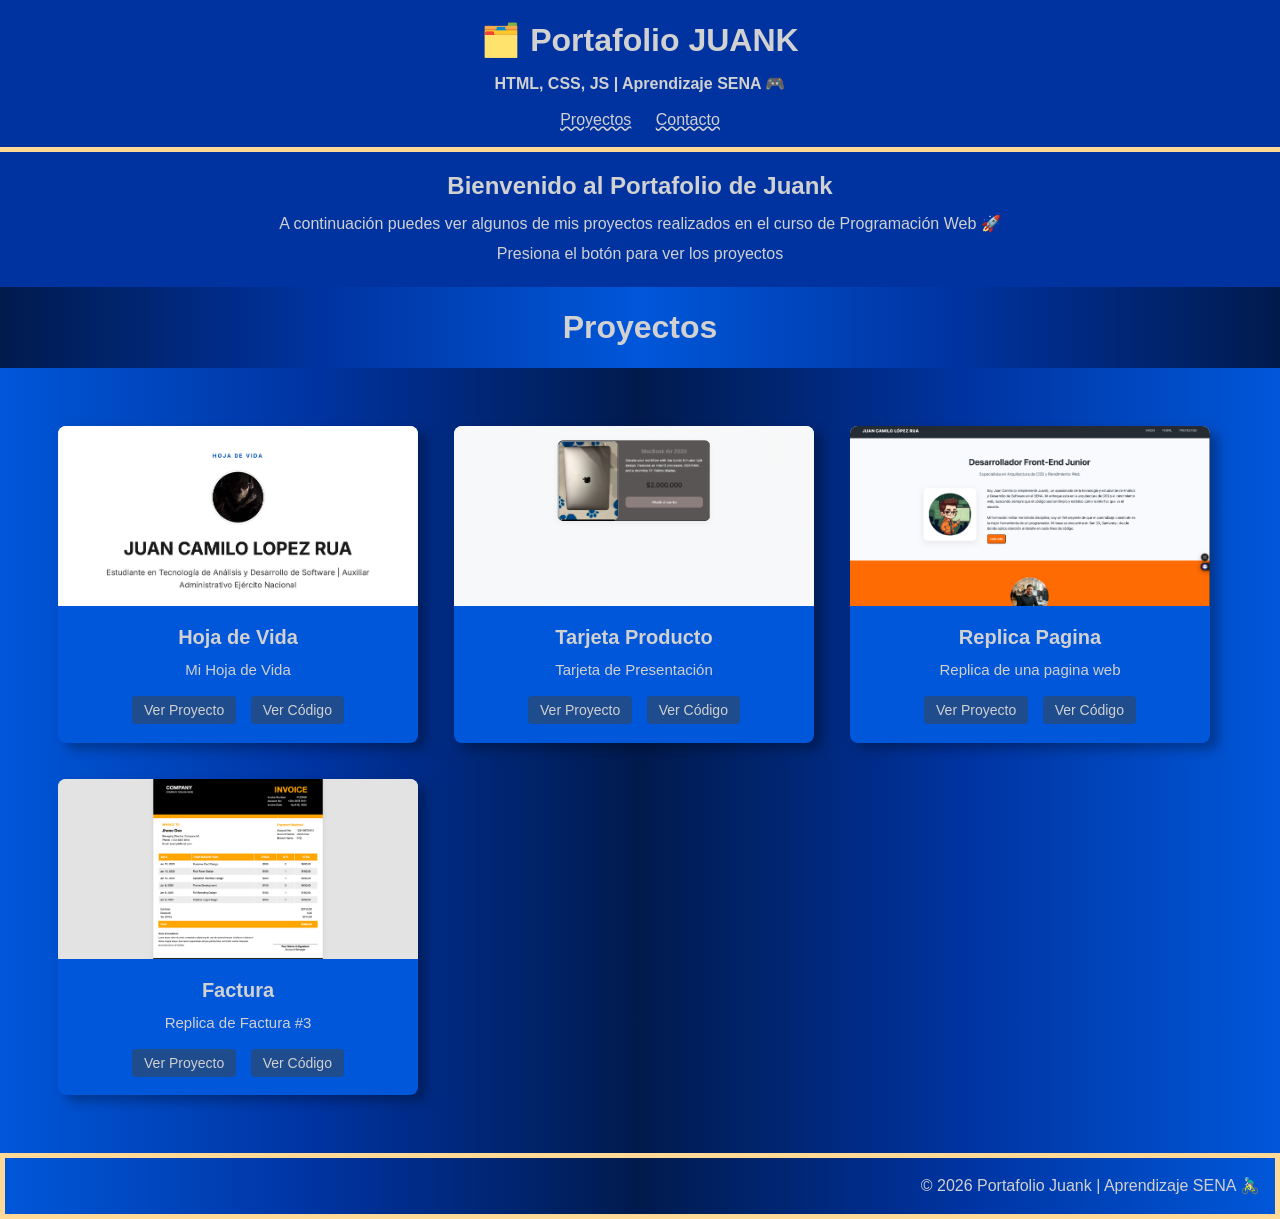
==== index.html @ 36c66250 "Actualizacion enlace a repositorios internos" ====
<!DOCTYPE html>
<html lang="en">

<head>
    <meta charset="UTF-8">
    <meta name="viewport" content="width=device-width, initial-scale=1.0">
    <title>Portafolio Juank | SENA</title>
    <link rel="stylesheet" href="estilos.css">
</head>

<body>
    <header>
        <div class="header-name">🗂️ Portafolio JUANK</div>
        <h1 class="descripcion">HTML, CSS, JS | Aprendizaje SENA 🎮</h1>
        <nav class="nav">
            <a href="#proyectos">Proyectos</a>
            <a href="#contacto">Contacto</a>
        </nav>
    </header>

    <section class="bienvenida">
        <div class="container">
            <h2>Bienvenido al Portafolio de Juank</h2>
            <p>A continuación puedes ver algunos de mis proyectos realizados en el curso de Programación Web 🚀</p>
            <p>Presiona el botón para ver los proyectos</p>
        </div>
    </section>
    
    <h2 class="titulo-proyectos">Proyectos</h2>

    <section class="seccion-proyectos">
        <div class="contenedor-proyectos">

            <div class="tarjeta-proyectos">
                <div class="img-placeholder">
                    <img src="Imagenes/Hoja_de_Vida.png" alt="Miniatura Hoja-de-Vida">
                </div>

                <h3>Hoja de Vida</h3>
                <p>Mi Hoja de Vida</p>
                <div class="botones">
                    <a href="./hoja_de_vida/index.html" target="_blank">Ver Proyecto</a>
                    <a href="https://github.com/Juank211/Portafolio_JuanK/tree/main/hoja_de_vida" target="_blank">Ver Código</a>
                </div>
            </div>

            <div class="tarjeta-proyectos">
                <div class="img-placeholder">
                    <img src="Imagenes/Tarjeta_Producto.png" alt="Miniatura-Tarjeta">
                </div>

                <h3>Tarjeta Producto</h3>
                <p>Tarjeta de Presentación</p>
                <div class="botones">
                    <a href="./TarjetaPresentacion/index.html" target="_blank">Ver Proyecto</a>
                    <a href="https://github.com/Juank211/Portafolio_JuanK/tree/main/TarjetaPresentacion" target="_blank">Ver Código</a>
                </div>
            </div>

            <div class="tarjeta-proyectos">
                <div class="img-placeholder">
                    <img src="Imagenes/Replica_Pagina.png" alt="Miniatura-Replica">
                </div>

                <h3>Replica Pagina</h3>
                <p>Replica de una pagina web</p>
                <div class="botones">
                    <a href="./ReplicaPagina/index.html" target="_blank">Ver Proyecto</a>
                    <a href="https://github.com/Juank211/Portafolio_JuanK/tree/main/ReplicaPagina" target="_blank">Ver Código</a>
                </div>
            </div>

            <div class="tarjeta-proyectos">
                <div class="img-placeholder">
                    <img src="Imagenes/Factura_3.png" alt="Miniatura-Factura">
                </div>

                <h3>Factura</h3>
                <p>Replica de Factura #3</p>
                <div class="botones">
                    <a href="./Factura/index.html" target="_blank">Ver Proyecto</a>
                    <a href="https://github.com/Juank211/Portafolio_JuanK/tree/main/Factura" target="_blank">Ver Código</a>
                </div>
            </div>

        </div>
    </section>

</body>

<footer class="footer">
    <p>&copy; 2026 Portafolio Juank | Aprendizaje SENA 🚴🏻‍♂️</p>
</footer>

</html>
---- estilos.css ----
* {
    margin: 0;
    padding: 0;
    box-sizing: border-box;
}

body {
    font-family: 'Trebuchet MS', 'Lucida Sans Unicode', 'Lucida Grande', 'Lucida Sans', Arial, sans-serif;
    background-color: #ffffff;
    color: #333;
    line-height: 1.6;
}

header {
    background-color: #0033a0;
    color: rgb(209, 209, 209);
    padding: 15px;
    text-align: center;
    border-bottom: 5px solid #ffd996;
}

.header-name {
    font-size: 32px;
    font-weight: bold;
    margin-bottom: 5px;
}

.descripcion {
    font-size: 16px;
    margin-bottom: 10px;
    color: rgb(209, 209, 209);
}

.nav a {
    color: rgb(209, 209, 209);
    text-decoration: wavy underline;
    margin: 0 10px;
}

.bienvenida {
    background-color: #0033a0;
    color: rgb(209, 209, 209);
    padding: 15px 5px;
    text-align: center;
}

.bienvenida-h2 {
    font-size: 2rem;
    margin-bottom: 15px;
}

.bienvenida p {
    font-size: 16px;
    margin: 5px 0;
}

    
.titulo-proyectos {
    text-align: center;
    font-size: 32px;
    color: rgb(209, 209, 209);
    padding: 15px 0 15px;
    background: linear-gradient(90deg, #001a4d, #0033a0, #0057d9, #0033a0, #001a4d);
}

.seccion-proyectos {
    width: 100%;
    background: linear-gradient(90deg, #0057d9, #0033a0, #001a4d, #0033a0, #0057d9);
    padding: 20px 20px 40px 20px;
    overflow: hidden;
}

.contenedor-proyectos {
    max-width: 1500px;
    margin: 10px;
    padding: 10px;
}

.tarjeta-proyectos {
    float: left;
    width: 30%;
    margin: 1.5%;
    background-color: #0057d9;
    border-radius: 8px;
    padding-bottom: 20px;
    text-align: center;
    box-shadow: 8px 6px 12px rgba(0, 0, 0, 0.3);
}

.img-placeholder {
    width: 100%;
    height: 180px;
    background-color: rgb(209, 209, 209);
    border-radius: 8px 8px 0 0;
}

.img-placeholder img {
    width: 100%;
    height: 100%;
    border-radius: 8px 8px 0 0;
    object-fit: cover;
}

.tarjeta-proyectos h3 {
    font-size: 20px;
    color: rgb(209, 209, 209);
    margin: 15px 0 5px;
}

.tarjeta-proyectos p {
    font-size: 15px;
    color: rgb(209, 209, 209);
    margin: 0 15px 15px;
}

.botones a {
    padding: 6px 12px;
    margin: 0 5px;
    background-color: #1e4c8c;
    color: rgb(209, 209, 209);
    text-decoration: none;
    border-radius: 4px;
    font-size: 14px;
}

.botones a:hover {
    background-color: #0033a0;
    color: rgb(209, 209, 209);
    text-decoration: none;
    border-radius: 4px;
    font-size: 14px;
    transition: all 0.3s ease;
}

.footer {
    background: linear-gradient(90deg, #0057d9, #0033a0, #001a4d, #0033a0, #0057d9);
    color: rgb(209, 209, 209);
    text-align: right;
    padding: 15px;
    border: 5px solid #ffd996;
}
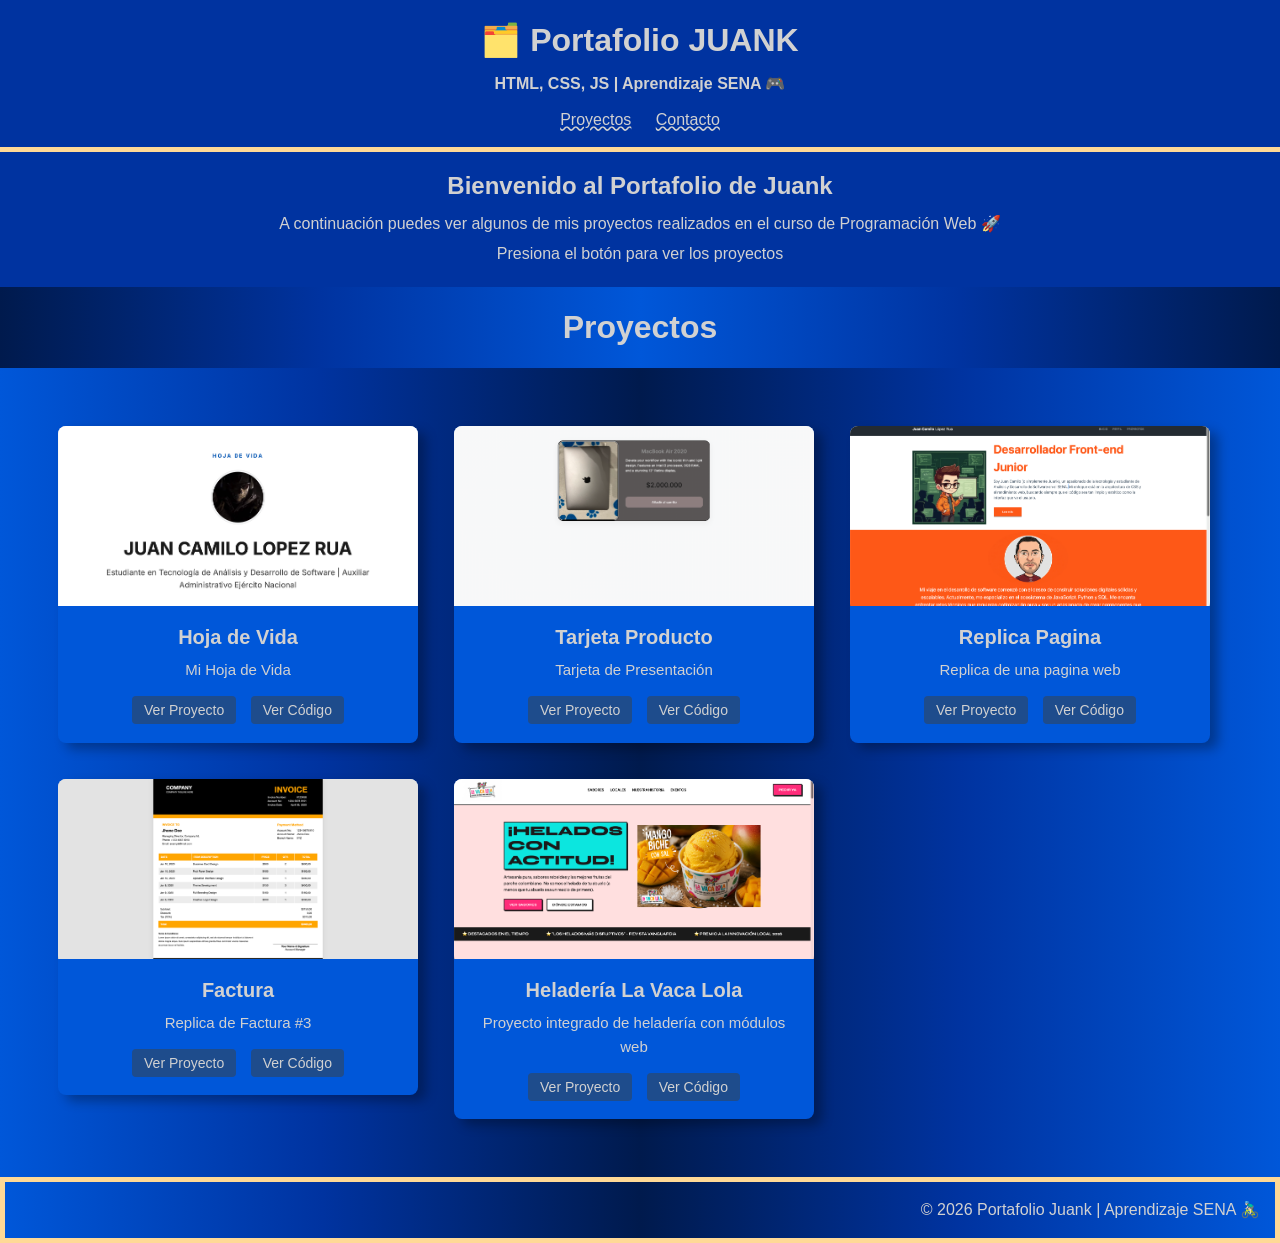
==== commit 0efa89dc: "Actualizacion de tarjetas de proyectos, Incluyendo Heladeria" ====
--- a/index.html
+++ b/index.html
@@ -83,6 +83,19 @@
                 </div>
             </div>
 
+            <div class="tarjeta-proyectos">
+                <div class="img-placeholder">
+                    <img src="Imagenes/heladeria.png" alt="Miniatura-Heladeria">
+                </div>
+
+                <h3>Heladería La Vaca Lola</h3>
+                <p>Proyecto integrado de heladería con módulos web</p>
+                <div class="botones">
+                    <a href="https://juank211.github.io/Heladeria-La-Vaca-Lola-/" target="_blank">Ver Proyecto</a>
+                    <a href="https://github.com/Juank211/Heladeria-La-Vaca-Lola-" target="_blank">Ver Código</a>
+                </div>
+            </div>
+
         </div>
     </section>
 
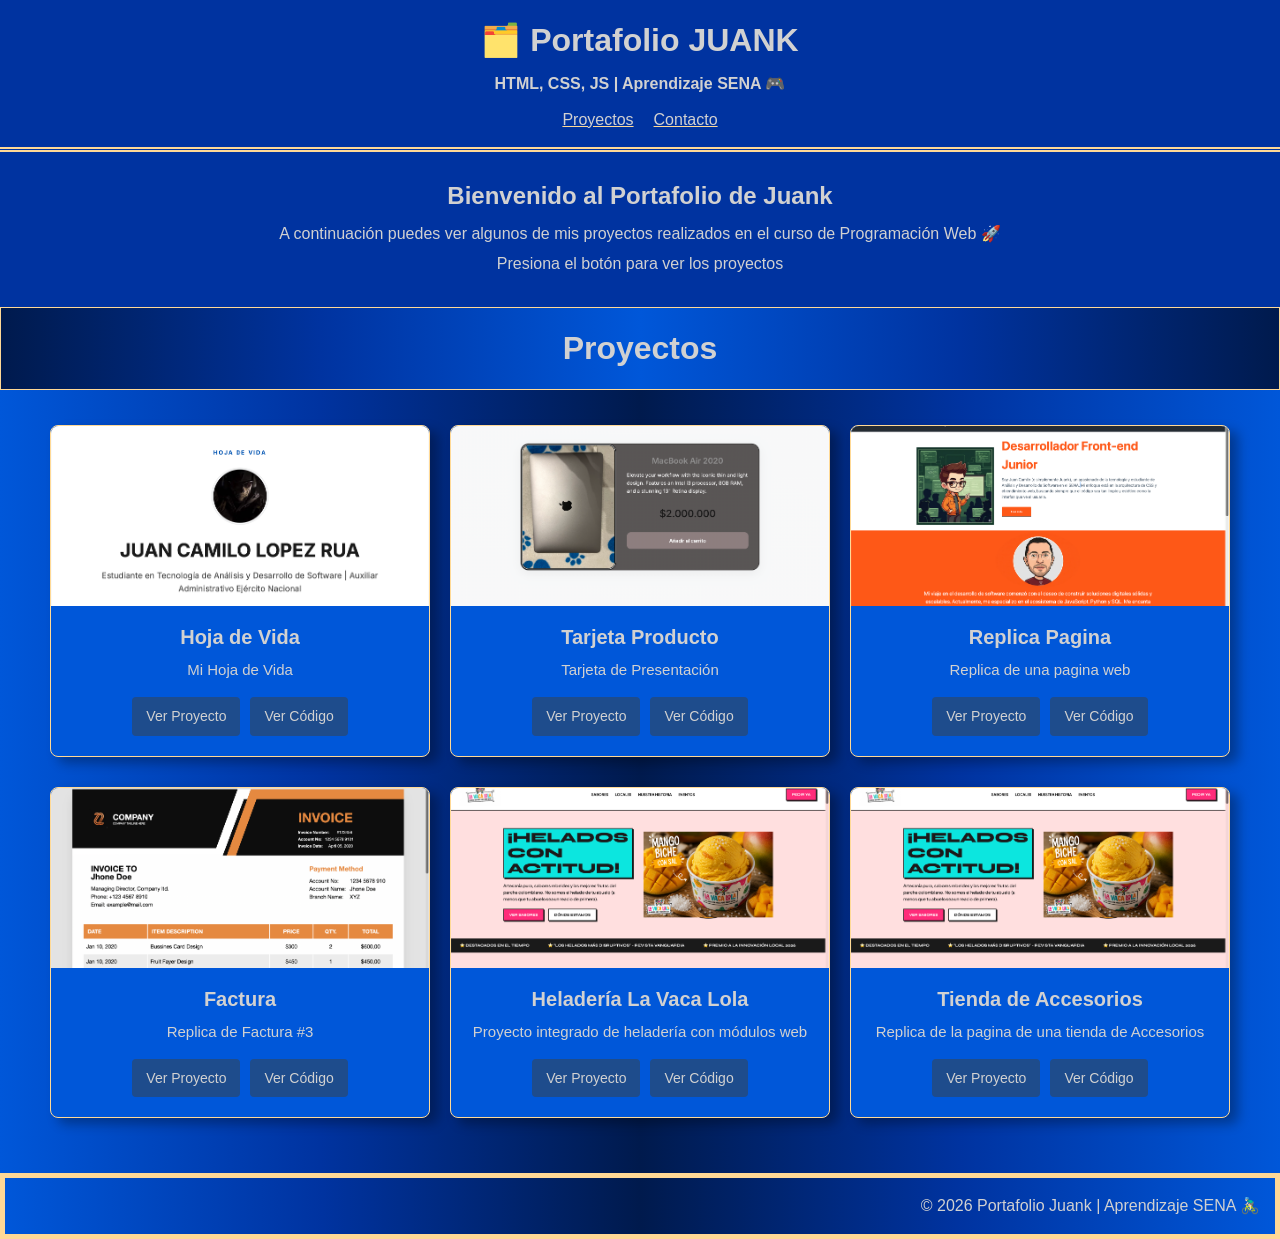
==== commit 81940dc5: "Integración del nuevo proyecto Tienda de Accesorios" ====
--- a/index.html
+++ b/index.html
@@ -91,8 +91,21 @@
                 <h3>Heladería La Vaca Lola</h3>
                 <p>Proyecto integrado de heladería con módulos web</p>
                 <div class="botones">
-                    <a href="https://juank211.github.io/Heladeria-La-Vaca-Lola-/" target="_blank">Ver Proyecto</a>
-                    <a href="https://github.com/Juank211/Heladeria-La-Vaca-Lola-" target="_blank">Ver Código</a>
+                    <a href="./Heladeria-La-Vaca-Lola-/index.html" target="_blank">Ver Proyecto</a>
+                    <a href="https://github.com/Juank211/Portafolio_JuanK/tree/main/Heladeria-La-Vaca-Lola-" target="_blank">Ver Código</a>
+                </div>
+            </div>
+
+            <div class="tarjeta-proyectos">
+                <div class="img-placeholder">
+                    <img src="Imagenes/heladeria.png" alt="Miniatura-Heladeria">
+                </div>
+
+                <h3>Tienda de Accesorios</h3>
+                <p>Replica de la pagina de una tienda de Accesorios</p>
+                <div class="botones">
+                    <a href="./Heladeria-La-Vaca-Lola-/index.html" target="_blank">Ver Proyecto</a>
+                    <a href="https://github.com/Juank211/Portafolio_JuanK/tree/main/Heladeria-La-Vaca-Lola-" target="_blank">Ver Código</a>
                 </div>
             </div>
 
--- a/estilos.css
+++ b/estilos.css
@@ -16,7 +16,7 @@
     color: rgb(209, 209, 209);
     padding: 15px;
     text-align: center;
-    border-bottom: 5px solid #ffd996;
+    border-bottom: thick double #ffd996;
 }
 
 .header-name {
@@ -31,16 +31,23 @@
     color: rgb(209, 209, 209);
 }
 
+.nav {
+    display: flex;
+    flex-wrap: wrap;
+    justify-content: center;
+    gap: 10px;
+}
+
 .nav a {
     color: rgb(209, 209, 209);
-    text-decoration: wavy underline;
-    margin: 0 10px;
+    text-decoration: underline #ffd996;
+    margin: 0 5px;
 }
 
 .bienvenida {
     background-color: #0033a0;
     color: rgb(209, 209, 209);
-    padding: 15px 5px;
+    padding: 25px 15px; 
     text-align: center;
 }
 
@@ -53,38 +60,39 @@
     font-size: 16px;
     margin: 5px 0;
 }
-
     
 .titulo-proyectos {
     text-align: center;
     font-size: 32px;
     color: rgb(209, 209, 209);
-    padding: 15px 0 15px;
+    padding: 15px 0;
     background: linear-gradient(90deg, #001a4d, #0033a0, #0057d9, #0033a0, #001a4d);
+    border: 1px solid #ffd996;
 }
 
 .seccion-proyectos {
     width: 100%;
     background: linear-gradient(90deg, #0057d9, #0033a0, #001a4d, #0033a0, #0057d9);
-    padding: 20px 20px 40px 20px;
-    overflow: hidden;
+    padding: 20px 10px 40px 10px;
 }
 
 .contenedor-proyectos {
-    max-width: 1500px;
-    margin: 10px;
-    padding: 10px;
+    max-width: 1200px; 
+    margin: 0 auto;
+    display: flex;
+    flex-wrap: wrap; 
+    justify-content: center; 
 }
 
 .tarjeta-proyectos {
-    float: left;
-    width: 30%;
-    margin: 1.5%;
+    width: 100%; 
+    margin: 15px 10px;
     background-color: #0057d9;
     border-radius: 8px;
     padding-bottom: 20px;
     text-align: center;
     box-shadow: 8px 6px 12px rgba(0, 0, 0, 0.3);
+    border: 1px solid #ffd996;
 }
 
 .img-placeholder {
@@ -113,9 +121,15 @@
     margin: 0 15px 15px;
 }
 
+.botones {
+    display: flex;
+    justify-content: center;
+    gap: 10px;
+    flex-wrap: wrap;
+}
+
 .botones a {
-    padding: 6px 12px;
-    margin: 0 5px;
+    padding: 8px 14px; 
     background-color: #1e4c8c;
     color: rgb(209, 209, 209);
     text-decoration: none;
@@ -125,17 +139,28 @@
 
 .botones a:hover {
     background-color: #0033a0;
-    color: rgb(209, 209, 209);
-    text-decoration: none;
-    border-radius: 4px;
-    font-size: 14px;
     transition: all 0.3s ease;
 }
 
 .footer {
     background: linear-gradient(90deg, #0057d9, #0033a0, #001a4d, #0033a0, #0057d9);
     color: rgb(209, 209, 209);
-    text-align: right;
+    text-align: center; 
     padding: 15px;
     border: 5px solid #ffd996;
+}
+
+@media (min-width: 600px) {
+    .tarjeta-proyectos {
+        width: calc(50% - 20px); 
+    }
+    .footer {
+        text-align: right; 
+    }
+}
+
+@media (min-width: 992px) {
+    .tarjeta-proyectos {
+        width: calc(33.33% - 20px); 
+    }
 }
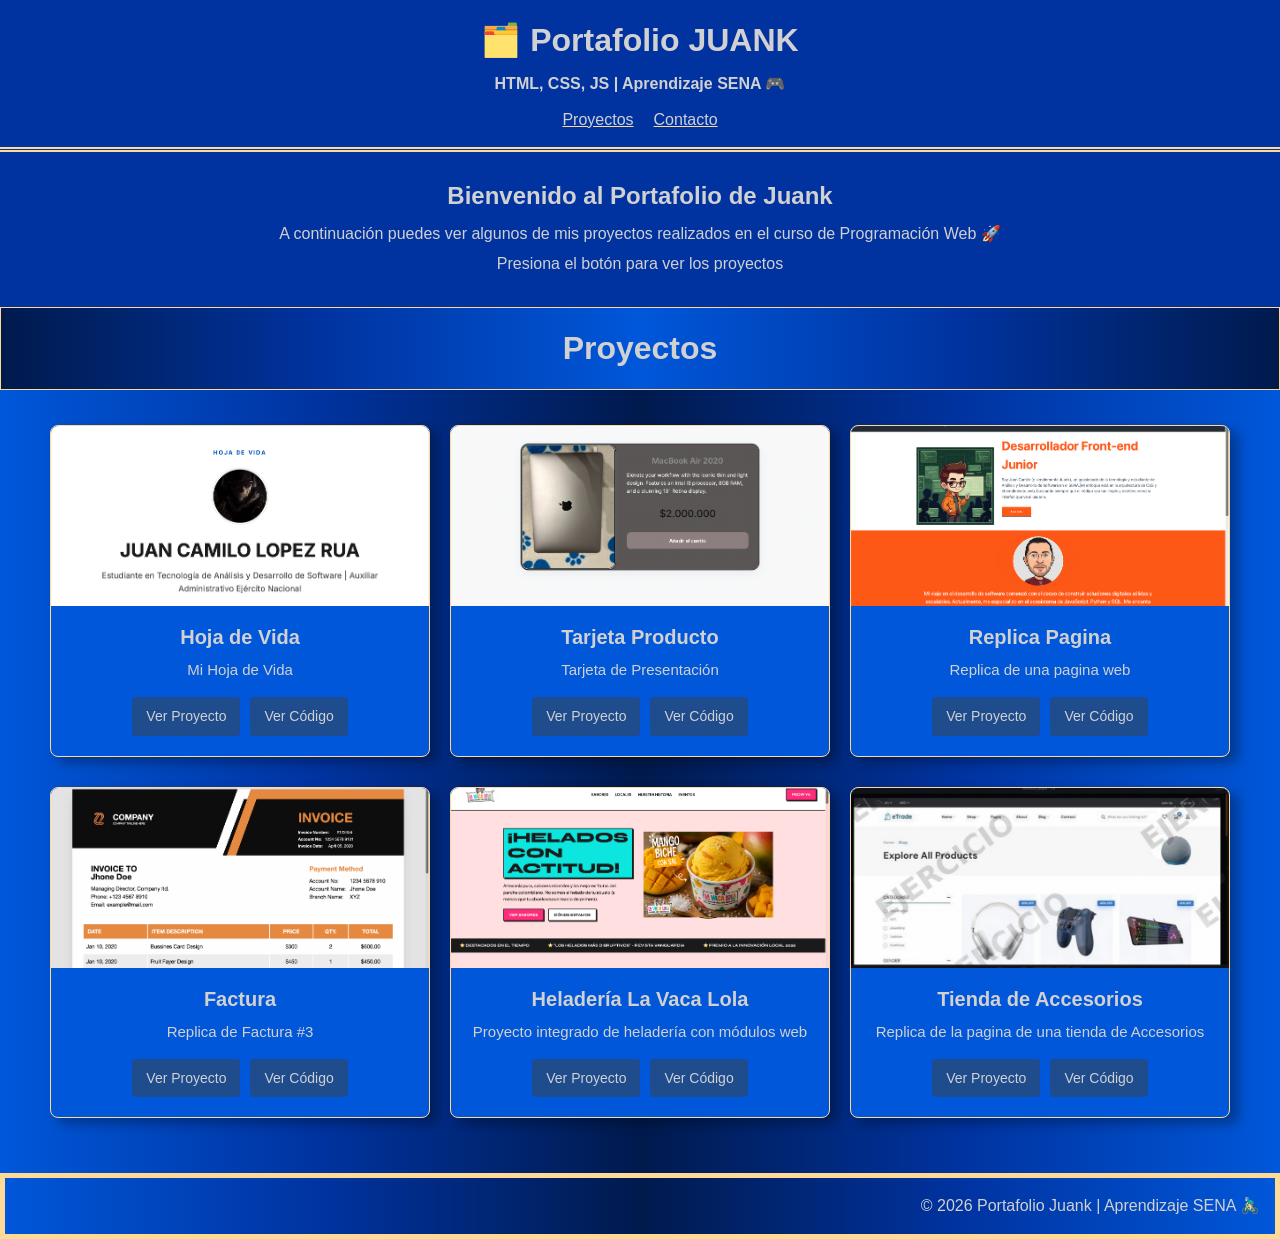
==== commit 6794071c: "Integracion imagenes de muestra" ====
--- a/index.html
+++ b/index.html
@@ -98,14 +98,14 @@
 
             <div class="tarjeta-proyectos">
                 <div class="img-placeholder">
-                    <img src="Imagenes/heladeria.png" alt="Miniatura-Heladeria">
+                    <img src="Imagenes/tiendaAccesorios.png" alt="Miniatura-tiendaAccesorios">
                 </div>
 
                 <h3>Tienda de Accesorios</h3>
                 <p>Replica de la pagina de una tienda de Accesorios</p>
                 <div class="botones">
-                    <a href="./Heladeria-La-Vaca-Lola-/index.html" target="_blank">Ver Proyecto</a>
-                    <a href="https://github.com/Juank211/Portafolio_JuanK/tree/main/Heladeria-La-Vaca-Lola-" target="_blank">Ver Código</a>
+                    <a href="./Tienda_Accesorios/index.html" target="_blank">Ver Proyecto</a>
+                    <a href="https://github.com/Juank211/Portafolio_JuanK/tree/main/Tienda_Accesorios" target="_blank">Ver Código</a>
                 </div>
             </div>
 
@@ -118,4 +118,6 @@
     <p>&copy; 2026 Portafolio Juank | Aprendizaje SENA 🚴🏻‍♂️</p>
 </footer>
 
-</html>+</html>
+
+
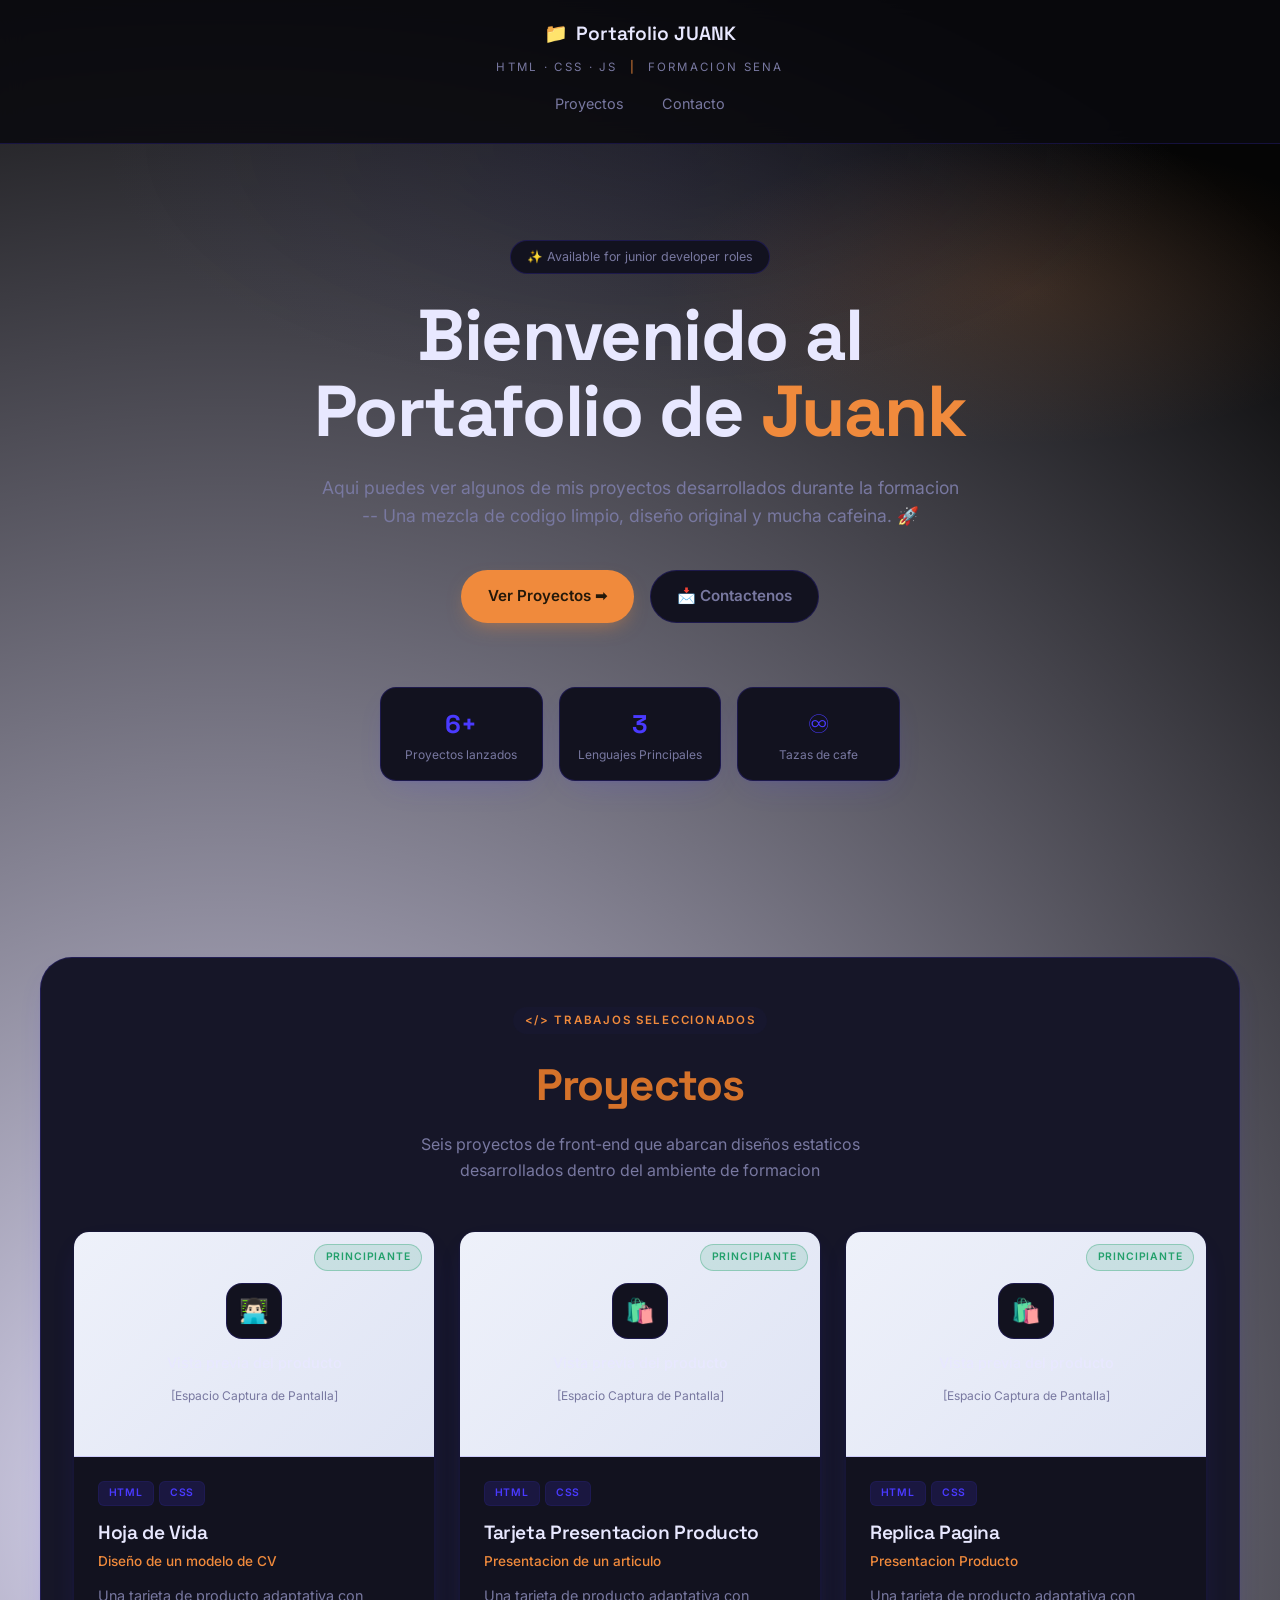
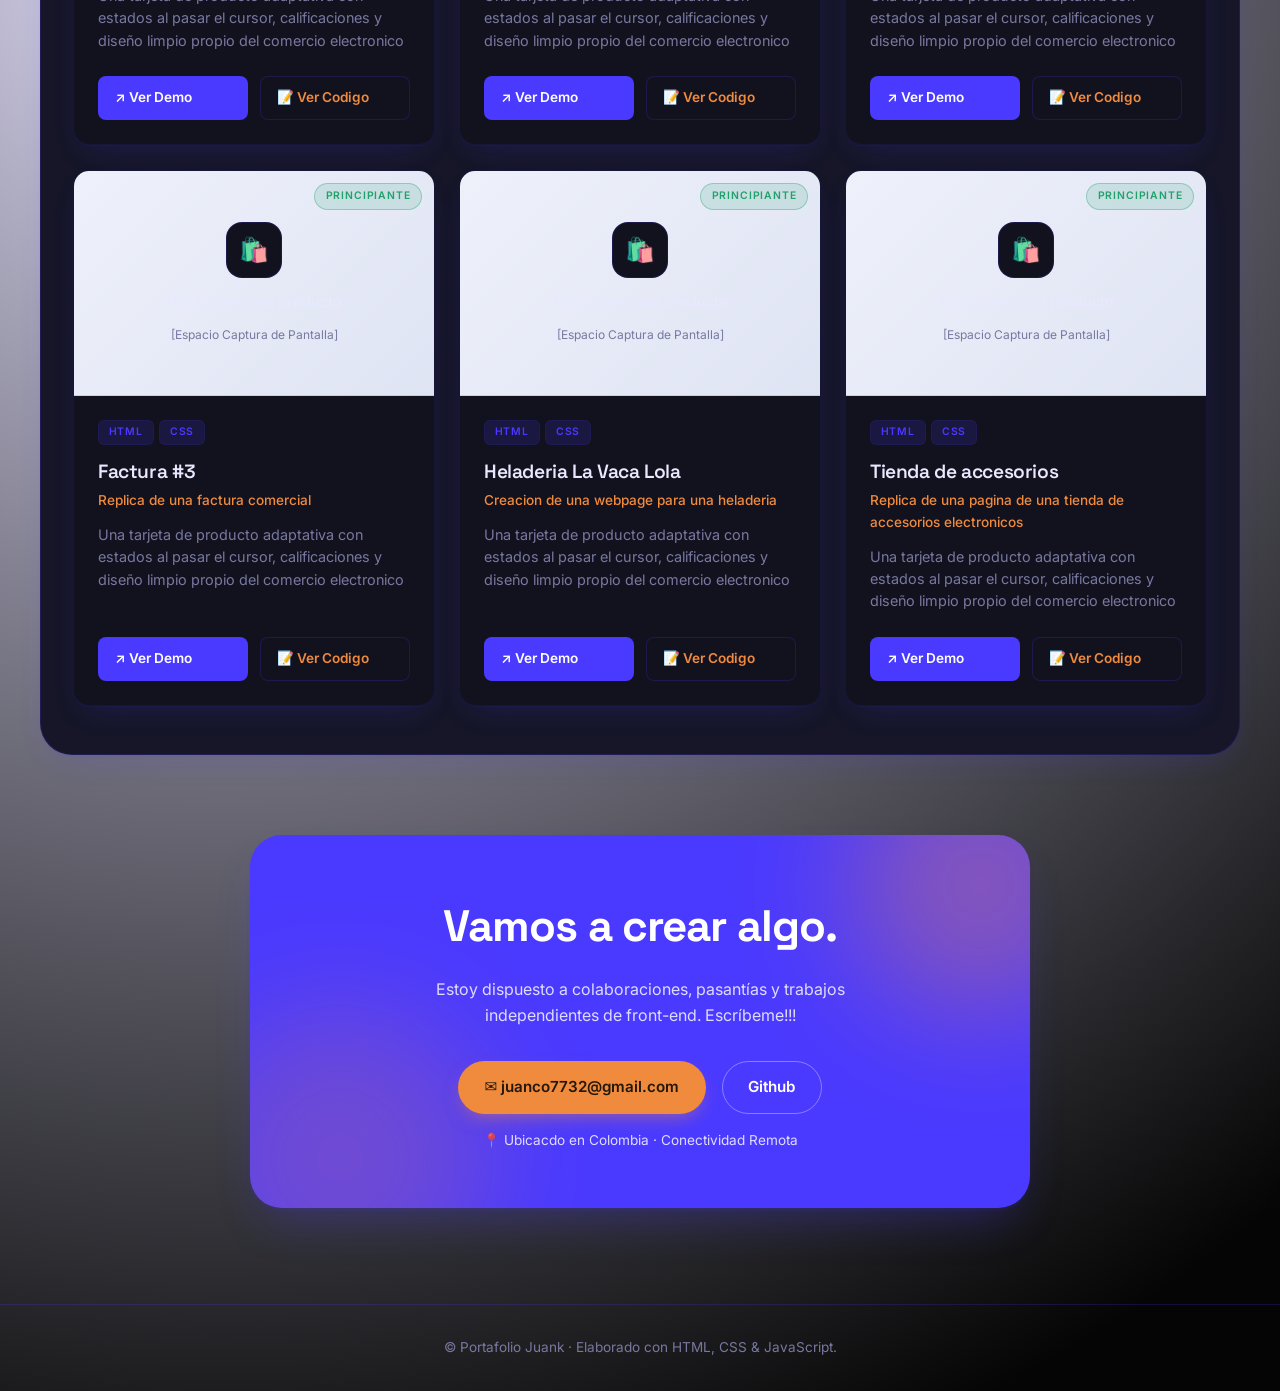
==== commit 2afd7cf9: "Rediseño del portafolio principal" ====
--- a/index.html
+++ b/index.html
@@ -5,119 +5,227 @@
     <meta charset="UTF-8">
     <meta name="viewport" content="width=device-width, initial-scale=1.0">
     <title>Portafolio Juank | SENA</title>
+    <meta name="descripcion" content="Portafolio de Juank - Proyectos HTML, CSS & JavaScript realizados durante el Tecnologo de ADSO." />
+    <link rel="preconnect" href="https://fonts.googleapis.com" />
+    <link rel="preconnect" href="https://fonts.gstatic.com" crossorigin />
+    <link href="https://fonts.googleapis.com/css2?family=Inter:wght@400;500;600;700&family=Space+Grotesk:wght@500;600;700&display=swap" rel="stylesheet" />
     <link rel="stylesheet" href="estilos.css">
 </head>
 
 <body>
-    <header>
-        <div class="header-name">🗂️ Portafolio JUANK</div>
-        <h1 class="descripcion">HTML, CSS, JS | Aprendizaje SENA 🎮</h1>
-        <nav class="nav">
-            <a href="#proyectos">Proyectos</a>
-            <a href="#contacto">Contacto</a>
-        </nav>
+
+    <header class="encabezado-portafolio">
+        <div class="contenedor navegador">
+            <div class="marca">
+                <span class="icono-marca">📁</span>
+                <span class="nombre-marca">Portafolio JUANK</span>
+            </div>
+            <p class="etiqueta-marca">HTML · CSS · JS <span class="sep">|</span> Formacion SENA</p>
+            <nav class="nav">
+                <a href="#proyectos" class="nav-link">Proyectos</a>
+                <a href="#contacto" class="nav-link">Contacto</a>
+            </nav>
+        </div>
     </header>
 
-    <section class="bienvenida">
-        <div class="container">
-            <h2>Bienvenido al Portafolio de Juank</h2>
-            <p>A continuación puedes ver algunos de mis proyectos realizados en el curso de Programación Web 🚀</p>
-            <p>Presiona el botón para ver los proyectos</p>
+    <section class="hero">
+        <div class="contenedor hero-in">
+            <span class="insignia-hero">✨ Available for junior developer roles</span>
+            <h1 class="titulo-hero">Bienvenido al Portafolio de <span class="resaltar">Juank</span></h1>
+            <p class="subtitulo-hero">Aqui puedes ver algunos de mis proyectos desarrollados durante la formacion -- Una mezcla de codigo limpio, diseño original y mucha cafeina. 🚀</p>
+
+            <div class="acciones-hero">
+                <a href="#proyectos" class="btn btn-resaltar">Ver Proyectos ➡️</a>
+                <a href="#contacto" class="btn btn-fantasma">📩 Contactenos </a>
+            </div>
+
+            <div class="estadisticas">
+                <div  class="tarjeta-estadisticas">
+                    <div class="valor-estadisticas">6+</div>
+                    <div class="etiqueta-estadisticas">Proyectos lanzados</div>
+                </div>
+                <div class="tarjeta-estadisticas">
+                    <div class="valor-estadisticas">3</div>
+                    <div class="etiqueta-estadisticas">Lenguajes Principales</div>
+                </div>
+                <div class="tarjeta-estadisticas">
+                    <div class="valor-estadisticas">♾️</div>
+                    <div class="etiqueta-estadisticas">Tazas de cafe</div>
+                </div>
+            </div>
+        </div>
+    </section>
+
+    <section id="proyectos" class="seccion-proyectos">
+        <div class="contenedor panel-proyectos">
+            <div class="titulo-seccion">
+                <span class="eyebrow"> &lt;/&gt; Trabajos seleccionados</span>
+                <h2>Proyectos</h2>
+                <p>Seis proyectos de front-end que abarcan diseños estaticos desarrollados dentro del ambiente de formacion</p>
+            </div>
+
+            <div id="cuadricula-proyectos" class="cuadricula-proyectos">
+
+                <article class="tarjeta-proyecto">
+                    <div class="icono-proyecto">
+                        <span class="etiqueta-nivel nivel-principiante">Principiante</span>
+                        <div class="icono">👨🏻‍💻</div>
+                        <p class="icono-titulo">Vista previa del producto</p>
+                        <p class="icono-subtitulo">[Espacio Captura de Pantalla]</p>
+                    </div>
+                    <div class="cuerpo-proyecto">
+                        <div class="etiqueta-proyecto">
+                            <span class="etiqueta">HTML</span>
+                            <span class="etiqueta">CSS</span>
+                        </div>
+                        <h3 class="titulo-proyecto">Hoja de Vida</h3>
+                        <p class="subtitulo-proyecto">Diseño de un modelo de CV</p>
+                        <p class="descripcion-proyecto">Una tarjeta de producto adaptativa con estados al pasar el cursor, calificaciones y diseño limpio propio del comercio electronico</p>
+                        <div class="accion-tarjeta">
+                            <a href="#" class="btn btn-demo">↗️ Ver Demo</a>
+                            <a href="#" class="btn btn-codigo">📝 Ver Codigo</a>
+                        </div>
+                    </div>
+                </article>
+
+
+                <article class="tarjeta-proyecto">
+                    <div class="icono-proyecto">
+                        <span class="etiqueta-nivel nivel-principiante">Principiante</span>
+                        <div class="icono">🛍️</div>
+                        <p class="icono-titulo">Vista previa del producto</p>
+                        <p class="icono-subtitulo">[Espacio Captura de Pantalla]</p>
+                    </div>
+                    <div class="cuerpo-proyecto">
+                        <div class="etiqueta-proyecto">
+                            <span class="etiqueta">HTML</span>
+                            <span class="etiqueta">CSS</span>
+                        </div>
+                        <h3 class="titulo-proyecto">Tarjeta Presentacion Producto</h3>
+                        <p class="subtitulo-proyecto">Presentacion de un articulo</p>
+                        <p class="descripcion-proyecto">Una tarjeta de producto adaptativa con estados al pasar el cursor, calificaciones y diseño limpio propio del comercio electronico</p>
+                        <div class="accion-tarjeta">
+                            <a href="#" class="btn btn-demo">↗️ Ver Demo</a>
+                            <a href="#" class="btn btn-codigo">📝 Ver Codigo</a>
+                        </div>
+                    </div>
+                </article>
+
+
+                <article class="tarjeta-proyecto">
+                    <div class="icono-proyecto">
+                        <span class="etiqueta-nivel nivel-principiante">Principiante</span>
+                        <div class="icono">🛍️</div>
+                        <p class="icono-titulo">Vista previa del producto</p>
+                        <p class="icono-subtitulo">[Espacio Captura de Pantalla]</p>
+                    </div>
+                    <div class="cuerpo-proyecto">
+                        <div class="etiqueta-proyecto">
+                            <span class="etiqueta">HTML</span>
+                            <span class="etiqueta">CSS</span>
+                        </div>
+                        <h3 class="titulo-proyecto">Replica Pagina</h3>
+                        <p class="subtitulo-proyecto">Presentacion Producto</p>
+                        <p class="descripcion-proyecto">Una tarjeta de producto adaptativa con estados al pasar el cursor, calificaciones y diseño limpio propio del comercio electronico</p>
+                        <div class="accion-tarjeta">
+                            <a href="#" class="btn btn-demo">↗️ Ver Demo</a>
+                            <a href="#" class="btn btn-codigo">📝 Ver Codigo</a>
+                        </div>
+                    </div>
+                </article>
+
+
+                <article class="tarjeta-proyecto">
+                    <div class="icono-proyecto">
+                        <span class="etiqueta-nivel nivel-principiante">Principiante</span>
+                        <div class="icono">🛍️</div>
+                        <p class="icono-titulo">Vista previa del producto</p>
+                        <p class="icono-subtitulo">[Espacio Captura de Pantalla]</p>
+                    </div>
+                    <div class="cuerpo-proyecto">
+                        <div class="etiqueta-proyecto">
+                            <span class="etiqueta">HTML</span>
+                            <span class="etiqueta">CSS</span>
+                        </div>
+                        <h3 class="titulo-proyecto">Factura #3</h3>
+                        <p class="subtitulo-proyecto">Replica de una factura comercial</p>
+                        <p class="descripcion-proyecto">Una tarjeta de producto adaptativa con estados al pasar el cursor, calificaciones y diseño limpio propio del comercio electronico</p>
+                        <div class="accion-tarjeta">
+                            <a href="#" class="btn btn-demo">↗️ Ver Demo</a>
+                            <a href="#" class="btn btn-codigo">📝 Ver Codigo</a>
+                        </div>
+                    </div>
+                </article>
+
+
+                <article class="tarjeta-proyecto">
+                    <div class="icono-proyecto">
+                        <span class="etiqueta-nivel nivel-principiante">Principiante</span>
+                        <div class="icono">🛍️</div>
+                        <p class="icono-titulo">Vista previa del producto</p>
+                        <p class="icono-subtitulo">[Espacio Captura de Pantalla]</p>
+                    </div>
+                    <div class="cuerpo-proyecto">
+                        <div class="etiqueta-proyecto">
+                            <span class="etiqueta">HTML</span>
+                            <span class="etiqueta">CSS</span>
+                        </div>
+                        <h3 class="titulo-proyecto">Heladeria La Vaca Lola</h3>
+                        <p class="subtitulo-proyecto">Creacion de una webpage para una heladeria</p>
+                        <p class="descripcion-proyecto">Una tarjeta de producto adaptativa con estados al pasar el cursor, calificaciones y diseño limpio propio del comercio electronico</p>
+                        <div class="accion-tarjeta">
+                            <a href="#" class="btn btn-demo">↗️ Ver Demo</a>
+                            <a href="#" class="btn btn-codigo">📝 Ver Codigo</a>
+                        </div>
+                    </div>
+                </article>
+
+
+                <article class="tarjeta-proyecto">
+                    <div class="icono-proyecto">
+                        <span class="etiqueta-nivel nivel-principiante">Principiante</span>
+                        <div class="icono">🛍️</div>
+                        <p class="icono-titulo">Vista previa del producto</p>
+                        <p class="icono-subtitulo">[Espacio Captura de Pantalla]</p>
+                    </div>
+                    <div class="cuerpo-proyecto">
+                        <div class="etiqueta-proyecto">
+                            <span class="etiqueta">HTML</span>
+                            <span class="etiqueta">CSS</span>
+                        </div>
+                        <h3 class="titulo-proyecto">Tienda de accesorios</h3>
+                        <p class="subtitulo-proyecto">Replica de una pagina de una tienda de accesorios electronicos</p>
+                        <p class="descripcion-proyecto">Una tarjeta de producto adaptativa con estados al pasar el cursor, calificaciones y diseño limpio propio del comercio electronico</p>
+                        <div class="accion-tarjeta">
+                            <a href="#" class="btn btn-demo">↗️ Ver Demo</a>
+                            <a href="#" class="btn btn-codigo">📝 Ver Codigo</a>
+                        </div>
+                    </div>
+                </article>
+
+            </div>
+        </div>
+    </section>
+
+    <section id="contacto" class="seccion-contacto">
+        <div class="tarjeta-contacto">
+            <h2>Vamos a crear algo.</h2>
+            <p>Estoy dispuesto a colaboraciones, pasantías y trabajos independientes de front-end.  Escríbeme!!!</p>
+            <div class="tomar-contacto">
+                <a href="mailto:juanco7732@gmail.com" class="btn btn-resaltar"> ✉️ juanco7732@gmail.com</a>
+                <a href="#" class="btn btn-contorno">Github</a>
+            </div>
+            <p class="ubicacion-contacto">📍 Ubicacdo en Colombia · Conectividad Remota</p>
         </div>
     </section>
     
-    <h2 class="titulo-proyectos">Proyectos</h2>
-
-    <section class="seccion-proyectos">
-        <div class="contenedor-proyectos">
-
-            <div class="tarjeta-proyectos">
-                <div class="img-placeholder">
-                    <img src="Imagenes/Hoja_de_Vida.png" alt="Miniatura Hoja-de-Vida">
-                </div>
-
-                <h3>Hoja de Vida</h3>
-                <p>Mi Hoja de Vida</p>
-                <div class="botones">
-                    <a href="./hoja_de_vida/index.html" target="_blank">Ver Proyecto</a>
-                    <a href="https://github.com/Juank211/Portafolio_JuanK/tree/main/hoja_de_vida" target="_blank">Ver Código</a>
-                </div>
-            </div>
-
-            <div class="tarjeta-proyectos">
-                <div class="img-placeholder">
-                    <img src="Imagenes/Tarjeta_Producto.png" alt="Miniatura-Tarjeta">
-                </div>
-
-                <h3>Tarjeta Producto</h3>
-                <p>Tarjeta de Presentación</p>
-                <div class="botones">
-                    <a href="./TarjetaPresentacion/index.html" target="_blank">Ver Proyecto</a>
-                    <a href="https://github.com/Juank211/Portafolio_JuanK/tree/main/TarjetaPresentacion" target="_blank">Ver Código</a>
-                </div>
-            </div>
-
-            <div class="tarjeta-proyectos">
-                <div class="img-placeholder">
-                    <img src="Imagenes/Replica_Pagina.png" alt="Miniatura-Replica">
-                </div>
-
-                <h3>Replica Pagina</h3>
-                <p>Replica de una pagina web</p>
-                <div class="botones">
-                    <a href="./ReplicaPagina/index.html" target="_blank">Ver Proyecto</a>
-                    <a href="https://github.com/Juank211/Portafolio_JuanK/tree/main/ReplicaPagina" target="_blank">Ver Código</a>
-                </div>
-            </div>
-
-            <div class="tarjeta-proyectos">
-                <div class="img-placeholder">
-                    <img src="Imagenes/Factura_3.png" alt="Miniatura-Factura">
-                </div>
-
-                <h3>Factura</h3>
-                <p>Replica de Factura #3</p>
-                <div class="botones">
-                    <a href="./Factura/index.html" target="_blank">Ver Proyecto</a>
-                    <a href="https://github.com/Juank211/Portafolio_JuanK/tree/main/Factura" target="_blank">Ver Código</a>
-                </div>
-            </div>
-
-            <div class="tarjeta-proyectos">
-                <div class="img-placeholder">
-                    <img src="Imagenes/heladeria.png" alt="Miniatura-Heladeria">
-                </div>
-
-                <h3>Heladería La Vaca Lola</h3>
-                <p>Proyecto integrado de heladería con módulos web</p>
-                <div class="botones">
-                    <a href="./Heladeria-La-Vaca-Lola-/index.html" target="_blank">Ver Proyecto</a>
-                    <a href="https://github.com/Juank211/Portafolio_JuanK/tree/main/Heladeria-La-Vaca-Lola-" target="_blank">Ver Código</a>
-                </div>
-            </div>
-
-            <div class="tarjeta-proyectos">
-                <div class="img-placeholder">
-                    <img src="Imagenes/tiendaAccesorios.png" alt="Miniatura-tiendaAccesorios">
-                </div>
-
-                <h3>Tienda de Accesorios</h3>
-                <p>Replica de la pagina de una tienda de Accesorios</p>
-                <div class="botones">
-                    <a href="./Tienda_Accesorios/index.html" target="_blank">Ver Proyecto</a>
-                    <a href="https://github.com/Juank211/Portafolio_JuanK/tree/main/Tienda_Accesorios" target="_blank">Ver Código</a>
-                </div>
-            </div>
-
-        </div>
-    </section>
+    <footer class="footer">
+        <div class="contenedor">
+            <p>&copy; <span id="year"></span> Portafolio Juank · Elaborado con HTML, CSS &amp; JavaScript.</p>
+        </div>
+    </footer>
 
 </body>
-
-<footer class="footer">
-    <p>&copy; 2026 Portafolio Juank | Aprendizaje SENA 🚴🏻‍♂️</p>
-</footer>
-
 </html>
 
 
--- a/estilos.css
+++ b/estilos.css
@@ -1,166 +1,611 @@
-* {
+:root {
+    --color-bg: #0a0a0f;
+    --color-surface: #12121f;
+    --color-surface-hover: #1a1a30;
+    --color-panel: #161628;
+
+    --color-text: #e8e8ff;
+    --color-text-secondary: #b0b0d0;
+    --color-muted: #7878a0;
+    --color-text-inverse: #0a0a0f;
+
+    --color-border: rgba(74, 58, 255, 0.2);
+    --color-border-light: rgba(74, 58, 255, 0.1);
+
+    --color-primary: #4a3aff;
+    --color-primary-dark: #2a1ac0;
+    --color-primary-glow: rgba(74, 58, 255, 0.15);
+
+    --color-accent: #f08a3c;
+    --color-accent-dark: #d5722a;
+    --color-accent-glow: rgba(240, 138, 60, 0.12);
+
+    --color-beginner: #22a06b;
+    --color-intermediate: #d99a17;
+    --color-advanced: #d94a3d;
+
+    --radius-sm: 8px;
+    --radius-md: 16px;
+    --radius-lg: 24px;
+
+    --shadow-card: 0 1px 2px rgba(74, 58, 255, 0.08),
+        0 12px 32px -12px rgba(74, 58, 255, 0.2);
+    --shadow-lift: 0 2px 4px rgba(74, 58, 255, 0.12),
+        0 24px 48px -16px rgba(74, 58, 255, 0.3);
+
+    --font-body: "Inter", system-ui, sans-serif;
+    --font-heading: "Space Grotesk", system-ui, sans-serif;
+}
+
+*,
+*::before,
+*::after {
     margin: 0;
     padding: 0;
     box-sizing: border-box;
 }
 
+html {
+    scroll-behavior: smooth;
+}
+
 body {
-    font-family: 'Trebuchet MS', 'Lucida Sans Unicode', 'Lucida Grande', 'Lucida Sans', Arial, sans-serif;
-    background-color: #ffffff;
-    color: #333;
+    margin: 0;
+    font-family: var(--font-body);
+    color: var(--color-text);
+    background: radial-gradient(
+        circle farthest-corner at 17.6% 50.7%,
+        rgba(25, 0, 184, 0.15) 0%,
+        rgba(0, 0, 0, 0.98) 90%
+    );
+    min-height: 100vh;
     line-height: 1.6;
-}
-
-header {
-    background-color: #0033a0;
-    color: rgb(209, 209, 209);
-    padding: 15px;
+    -webkit-font-smoothing: antialiased;
+}
+
+h1, h2, h3 {
+    font-family: var(--font-heading);
+    letter-spacing: -0.02em;
+    margin: 0;
+}
+
+p {
+    margin: 0;
+}
+
+a { color: inherit; 
+    text-decoration: none; 
+}
+
+.contenedor {
+    max-width: 1200px;
+    margin: 0 auto;
+    padding: 0 1.5rem;
+}
+
+.btn {
+    display: inline-flex;
+    align-items: center;
+    gap: 0.5rem;
+    padding: 0.85rem 1.6rem;
+    border-radius: 999px;
+    font-weight: 600;
+    font-size: 0.95rem;
+    border: 1px solid transparent;
+    cursor: pointer;
+    transition: transform 0.2s ease, background 0.2s ease,
+        border-color 0.2s ease, color 0.2s ease,
+        box-shadow 0.2s ease;
+}
+
+.btn:hover { 
+    transform: translateY(-2px); 
+}
+
+.btn-resaltar {
+    background: var(--color-accent);
+    color: #23180a;
+    box-shadow: 0 8px 20px -8px rgba(240, 138, 60, 0.6);
+}
+
+.btn-resaltar:hover {
+    background: var(--color-accent-dark);
+}
+
+.btn-fantasma {
+    background-color: var(--color-surface);
+    color: var(--color-muted);
+    border-color: var(--color-border);
+}
+
+.btn-fantasma:hover {
+    border-color: var(--color-primary);
+    color: var(--color-primary);
+}
+
+.btn-contorno {
+    background: transparent;
+    color: #fff;
+    border-color: rgba(255, 255, 255, 0.35);
+}
+
+.btn-contorno:hover {
+    background: #fff;
+    color: var(--color-primary);
+}
+
+.encabezado-portafolio {
+    position: sticky;
+    top: 0;
+    z-index: 40;
+    background: rgba(10, 10, 15, 0.85);
+    backdrop-filter: blur(12px);
+    border-bottom: 1px solid var(--color-border);
+}
+
+.navegador {
+    display: flex;
+    flex-direction: column;
+    align-items: center;
+    gap: 0.5rem;
+    padding-top: 1.2rem;
+    padding-bottom: 1.2rem;
     text-align: center;
-    border-bottom: thick double #ffd996;
-}
-
-.header-name {
-    font-size: 32px;
-    font-weight: bold;
-    margin-bottom: 5px;
-}
-
-.descripcion {
-    font-size: 16px;
-    margin-bottom: 10px;
-    color: rgb(209, 209, 209);
+}
+
+.marca {
+    display: flex;
+    align-items: center;
+    gap: 0.5rem;
+    font-family: var(--font-heading);
+    font-weight: 600;
+    font-size: 1.2rem;
+}
+
+.icono-marca {
+    color: var(--color-accent);
+}
+
+.etiqueta-marca {
+    font-size: 0.72rem;
+    letter-spacing: 0.2em;
+    text-transform: uppercase;
+    color: var(--color-muted);
+}
+
+.etiqueta-marca .sep {
+    color: var(--color-accent);
+    margin: 0 0.4rem;
 }
 
 .nav {
     display: flex;
+    gap: 0.4rem;
+}
+
+.nav-link {
+    padding: 0.5rem 1rem;
+    border-radius: 999px;
+    font-size: 0.9rem;
+    color: var(--color-muted);
+    transition: background 0.2s ease, color 0.2s ease;
+}
+
+.nav-link:hover {
+    background: var(--color-surface);
+    color: var(--color-primary);
+}
+
+.hero {
+    position: relative;
+    overflow: hidden;
+    background:
+        radial-gradient(60% 50% at 50% 0%, rgba(43, 45, 120, 0.12), transparent 70%),
+        radial-gradient(40% 30% at 80% 20%, rgba(240, 138, 60, 0.14), transparent 70%);
+}
+
+.hero-in {
+    max-width: 780px;
+    text-align: center;
+    padding-top: 6rem;
+    padding-bottom: 6rem;
+}
+
+.insignia-hero {
+    display: inline-block;
+    padding: 0.4rem 1rem;
+    border-radius: 999px;
+    background: var(--color-surface);
+    border: 1px solid var(--color-border);
+    font-size: 0.78rem;
+    color: var(--color-muted);
+    margin-bottom: 1.5rem;
+}
+
+.titulo-hero {
+    font-size: clamp(2.4rem, 6vw, 4.5rem);
+    line-height: 1.05;
+    font-weight: 700;
+}
+
+.resaltar {
+    color: var(--color-accent);
+}
+
+.subtitulo-hero {
+    max-width: 640px;
+    margin: 1.5rem auto 0;
+    font-size: 1.1rem;
+    color: var(--color-muted);
+}
+
+.acciones-hero {
+    display: flex;
     flex-wrap: wrap;
+    gap: 1rem;
     justify-content: center;
-    gap: 10px;
-}
-
-.nav a {
-    color: rgb(209, 209, 209);
-    text-decoration: underline #ffd996;
-    margin: 0 5px;
-}
-
-.bienvenida {
-    background-color: #0033a0;
-    color: rgb(209, 209, 209);
-    padding: 25px 15px; 
+    margin-top: 2.5rem;
+}
+
+.estadisticas {
+    display: grid;
+    grid-template-columns: repeat(3, 1fr);
+    gap: 1rem;
+    max-width: 520px;
+    margin: 4rem auto 0;
+}
+
+.tarjeta-estadisticas {
+    background: var(--color-surface);
+    border: 1px solid var(--color-border);
+    border-radius: var(--radius-md);
+    padding: 1rem;
     text-align: center;
-}
-
-.bienvenida-h2 {
-    font-size: 2rem;
-    margin-bottom: 15px;
-}
-
-.bienvenida p {
-    font-size: 16px;
-    margin: 5px 0;
-}
-    
-.titulo-proyectos {
+    box-shadow: var(--shadow-card);
+}
+
+.valor-estadisticas {
+    font-family: var(--font-heading);
+    font-size: 1.6rem;
+    font-weight: 700;
+    color: var(--color-primary);
+}
+
+.etiqueta-estadisticas {
+    font-size: 0.75rem;
+    color: var(--color-muted);
+}
+
+.seccion-proyectos {
+    padding: 5rem 0;
+}
+
+.panel-proyectos {
+    background: var(--color-panel);
+    border: 1px solid var(--color-border);
+    border-radius: 2rem;
+    padding: 3rem 2rem;
+    box-shadow: var(--shadow-card);
+}
+
+.titulo-seccion {
     text-align: center;
-    font-size: 32px;
-    color: rgb(209, 209, 209);
-    padding: 15px 0;
-    background: linear-gradient(90deg, #001a4d, #0033a0, #0057d9, #0033a0, #001a4d);
-    border: 1px solid #ffd996;
-}
-
-.seccion-proyectos {
-    width: 100%;
-    background: linear-gradient(90deg, #0057d9, #0033a0, #001a4d, #0033a0, #0057d9);
-    padding: 20px 10px 40px 10px;
-}
-
-.contenedor-proyectos {
-    max-width: 1200px; 
+    margin-bottom: 3rem;
+}
+
+.eyebrow {
+    display: inline-block;
+    padding: 0.25rem 0.75rem;
+    border-radius: 999px;
+    background: rgba(43, 45, 120, 0.08);
+    color: var(--color-accent);
+    font-size: 0.72rem;
+    letter-spacing: 0.15em;
+    text-transform: uppercase;
+    font-weight: 600;
+}
+
+.titulo-seccion h2 {
+    font-size: clamp(2rem, 4vw, 2.75rem);
+    margin-top: 1rem;
+    color: var(--color-accent-dark);
+}
+
+.titulo-seccion p{
+    max-width: 460px;
+    margin: 0.75rem auto 0;
+    color: var(--color-muted);
+}
+
+.cuadricula-proyectos {
+    display: grid;
+    gap: 1.5rem;
+    grid-template-columns: 1fr;
+}
+
+@media (min-width: 640px) {
+    .cuadricula-proyectos {
+        grid-template-columns: repeat(2, 1fr);
+    }
+}
+
+@media (min-width: 960px) {
+    .cuadricula-proyectos {
+        grid-template-columns: repeat(3, 1fr);
+    }
+}
+
+.tarjeta-proyecto {
+    display: flex;
+    flex-direction: column;
+    background: var(--color-surface);
+    border: 1px solid var(--color-border-light);
+    border-radius: var(--radius-md);
+    overflow: hidden;
+    box-shadow: var(--shadow-card);
+    transition: all 0.3s ease;
+    opacity: 0;
+    animation: cardEntrance 0.8s cubic-bezier(0.16, 1, 0.3, 1) forwards;
+}
+
+.tarjeta-proyecto:hover {
+    transform: translateY(-6px);
+    border-color: var(--color-primary);
+    box-shadow: var(--shadow-lift);
+    background: var(--color-surface-hover);
+}
+
+.tarjeta-proyecto:nth-child(1) { animation-delay: 0.05s; }
+.tarjeta-proyecto:nth-child(2) { animation-delay: 0.15s; }
+.tarjeta-proyecto:nth-child(3) { animation-delay: 0.25s; }
+.tarjeta-proyecto:nth-child(4) { animation-delay: 0.35s; }
+.tarjeta-proyecto:nth-child(5) { animation-delay: 0.45s; }
+.tarjeta-proyecto:nth-child(6) { animation-delay: 0.55s; }
+
+@keyframes cardEntrance {
+    from {
+        opacity: 0;
+        transform: translateY(30px) scale(0.96);
+    }
+
+    to {
+        opacity: 1;
+        transform: translateY(0) scale(1);
+    }
+}
+
+.tarjeta-proyectos:hover {
+    transform: translateY(-6px) scale(1.01);
+    border-color: rgba(43, 45, 120, 0.4);
+    box-shadow: var(--shadow-lift);
+}
+
+.icono-proyecto {
+    position: relative;
+    aspect-ratio: 16 / 10;
+    background: linear-gradient(135deg, #eef1fa, #dfe4f4);
+    border-bottom: 1px solid var(--color-border);
+    display: flex;
+    flex-direction: column;
+    align-items: center;
+    justify-content: center;
+    gap: 0.75rem;
+    text-align: center;
+    padding: 1.5rem;
+}
+
+.icono {
+    width: 56px;
+    height: 56px;
+    border-radius: var(--radius-md);
+    background: var(--color-surface);
+    border: 1px solid var(--color-border);
+    display: grid;
+    place-items: center;
+    font-size: 1.5rem;
+    color: var(--color-primary);
+    transition: transform 0.4s ease;
+}
+
+.tarjeta-proyectos:hover .thumb-icon {
+    transform: scale(1.1) rotate(3deg);
+}
+
+.icono-titulo {
+    font-size: 0.9rem;
+    font-weight: 500;
+    color: var(--color-text);
+}
+
+.icono-subtitulo {
+    font-size: 0.75rem;
+    color: var(--color-muted);
+}
+
+.etiqueta-nivel {
+    position: absolute;
+    top: 0.75rem;
+    right: 0.75rem;
+    padding: 0.25rem 0.65rem;
+    border-radius: 999px;
+    font-size: 0.65rem;
+    font-weight: 600;
+    text-transform: uppercase;
+    letter-spacing: 0.08em;
+}
+
+.nivel-principiante {
+    background: rgba(34, 160, 107, 0.15);
+    color: var(--color-beginner);
+    border: 1px solid rgba(34, 160, 107, 0.35);
+}
+
+.nivel-intermedio {
+    background: rgba(217, 154, 23, 0.18);
+    color: #8a6300;
+    border: 1px solid rgba(217, 154, 23, 0.45);
+}
+
+.nivel-avanzado {
+    background: rgba(217, 74, 61, 0.15);
+    color: var(--color-advanced);
+    border: 1px solid rgba(217, 74, 61, 0.35);
+}
+
+.cuerpo-proyecto {
+    display: flex;
+    flex-direction: column;
+    flex: 1;
+    padding: 1.5rem;
+}
+
+.etiqueta-proyecto {
+    display: flex;
+    flex-wrap: wrap;
+    gap: 0.35rem;
+    margin-bottom: 0.75rem;
+}
+
+.etiqueta {
+    padding: 0.2rem 0.6rem;
+    background: var(--color-primary-glow);
+    color: var(--color-primary);
+    border-radius: 6px;
+    font-size: 0.65rem;
+    font-weight: 600;
+    text-transform: uppercase;
+    letter-spacing: 0.08em;
+    border: 1px solid var(--color-border-light);
+}
+
+.titulo-proyecto {
+    font-size: 1.2rem;
+    font-weight: 600;
+}
+
+.subtitulo-proyecto {
+    font-size: 0.85rem;
+    font-weight: 500;
+    color: var(--color-accent);
+    margin-top: 0.15rem;
+}
+
+.descripcion-proyecto {
+    flex: 1;
+    margin-top: 0.75rem;
+    font-size: 0.9rem;
+    color: var(--color-muted);
+    line-height: 1.55;
+}
+
+.accion-tarjeta {
+    display: flex;
+    gap: 0.75rem;
+    margin-top: 1.5rem;
+}
+
+.accion-tarjeta .btn {
+    flex: 1;
+    padding: 0.65rem 1rem;
+    font-size: 0.85rem;
+    border-radius: var(--radius-sm);
+}
+
+.btn-demo {
+    background: var(--color-primary);
+    color: #fff;
+}
+
+.btn-demo:hover {
+    background: var(--color-primary-dark);
+}
+
+.btn-codigo {
+    background: var(--color-surface);
+    color: var(--color-accent);
+    border-color: var(--color-border);
+}
+
+.btn-codigo:hover {
+    border-color: var(--color-accent);
+    color: var(--color-accent);
+}
+
+.seccion-contacto {
+    padding: 0 1.5rem 6rem;
+}
+
+.tarjeta-contacto {
+    position: relative;
+    overflow: hidden;
+    max-width: 780px;
     margin: 0 auto;
-    display: flex;
-    flex-wrap: wrap; 
-    justify-content: center; 
-}
-
-.tarjeta-proyectos {
-    width: 100%; 
-    margin: 15px 10px;
-    background-color: #0057d9;
-    border-radius: 8px;
-    padding-bottom: 20px;
+    padding: 3.5rem 2rem;
+    border-radius: 2rem;
+    background: var(--color-primary);
+    color: #fff;
     text-align: center;
-    box-shadow: 8px 6px 12px rgba(0, 0, 0, 0.3);
-    border: 1px solid #ffd996;
-}
-
-.img-placeholder {
-    width: 100%;
-    height: 180px;
-    background-color: rgb(209, 209, 209);
-    border-radius: 8px 8px 0 0;
-}
-
-.img-placeholder img {
-    width: 100%;
-    height: 100%;
-    border-radius: 8px 8px 0 0;
-    object-fit: cover;
-}
-
-.tarjeta-proyectos h3 {
-    font-size: 20px;
-    color: rgb(209, 209, 209);
-    margin: 15px 0 5px;
-}
-
-.tarjeta-proyectos p {
-    font-size: 15px;
-    color: rgb(209, 209, 209);
-    margin: 0 15px 15px;
-}
-
-.botones {
-    display: flex;
+    box-shadow: var(--shadow-lift);
+}
+
+.tarjeta-contacto::before,
+.tarjeta-contacto::after {
+    content: "";
+    position: absolute;
+    border-radius: 50%;
+    filter: blur(60px);
+    z-index: 0;
+}
+
+.tarjeta-contacto::before {
+    width: 260px;
+    height: 260px;
+    background: rgba(240, 138, 60, 0.35);
+    top: -80px;
+    right: -80px;
+}
+
+.tarjeta-contacto::after {
+    width: 300px;
+    height: 300px;
+    background: rgba(240, 138, 60, 0.22);
+    bottom: -100px;
+    left: -60px;
+}
+
+.tarjeta-contacto>* {
+    position: relative;
+    z-index: 1;
+}
+
+.tarjeta-contacto h2 {
+    font-size: clamp(2rem, 4vw, 2.75rem);
+}
+
+.tarjeta-contacto p {
+    max-width: 460px;
+    margin: 1rem auto 0;
+    color: rgba(255, 255, 255, 0.82);
+}
+
+.tomar-contacto {
+    display: flex;
+    flex-wrap: wrap;
+    gap: 1rem;
     justify-content: center;
-    gap: 10px;
-    flex-wrap: wrap;
-}
-
-.botones a {
-    padding: 8px 14px; 
-    background-color: #1e4c8c;
-    color: rgb(209, 209, 209);
-    text-decoration: none;
-    border-radius: 4px;
-    font-size: 14px;
-}
-
-.botones a:hover {
-    background-color: #0033a0;
-    transition: all 0.3s ease;
+    margin-top: 2rem;
+}
+
+.ubicacion-contacto {
+    margin-top: 2rem;
+    font-size: 0.85rem;
+    color: rgba(255, 255, 255, 0.7);
 }
 
 .footer {
-    background: linear-gradient(90deg, #0057d9, #0033a0, #001a4d, #0033a0, #0057d9);
-    color: rgb(209, 209, 209);
-    text-align: center; 
-    padding: 15px;
-    border: 5px solid #ffd996;
-}
-
-@media (min-width: 600px) {
-    .tarjeta-proyectos {
-        width: calc(50% - 20px); 
-    }
-    .footer {
-        text-align: right; 
-    }
-}
-
-@media (min-width: 992px) {
-    .tarjeta-proyectos {
-        width: calc(33.33% - 20px); 
-    }
+    padding: 2rem 0;
+    text-align: center;
+    font-size: 0.85rem;
+    color: var(--color-muted);
+    border-top: 1px solid var(--color-border);
 }
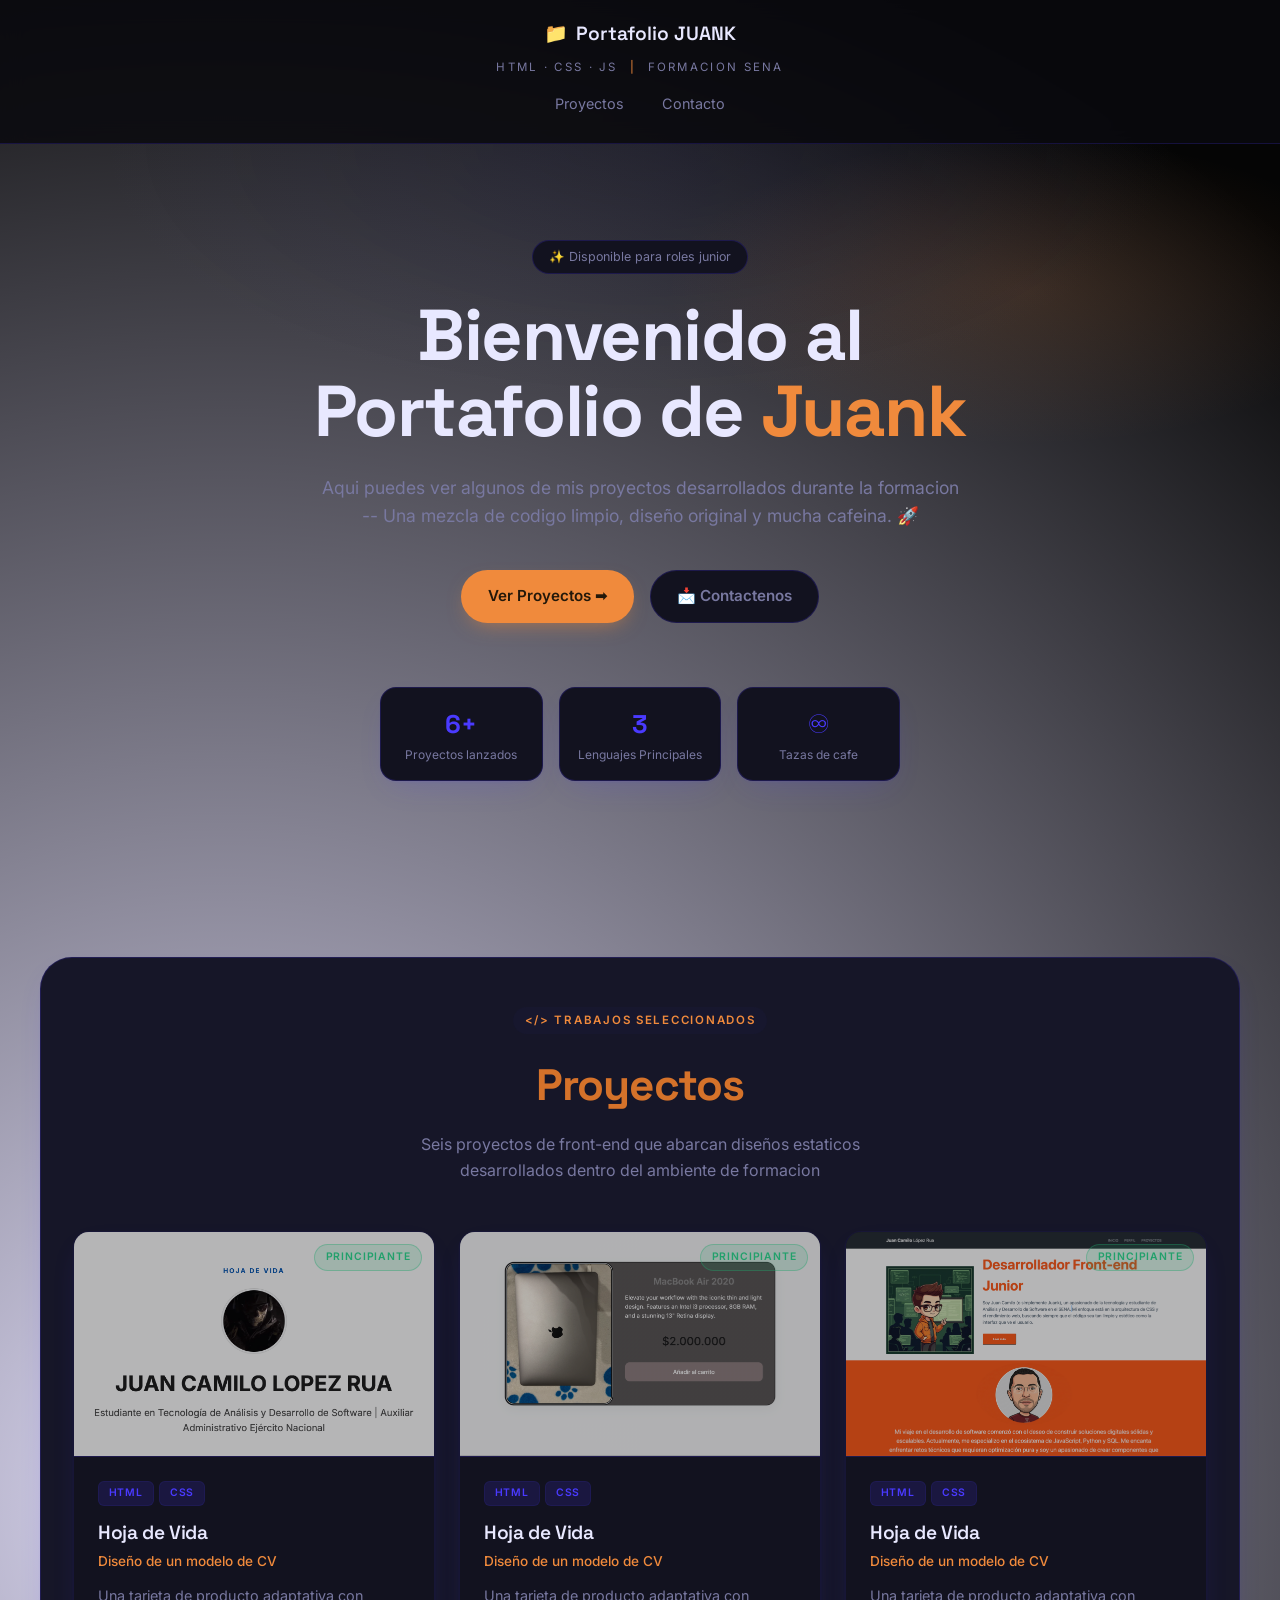
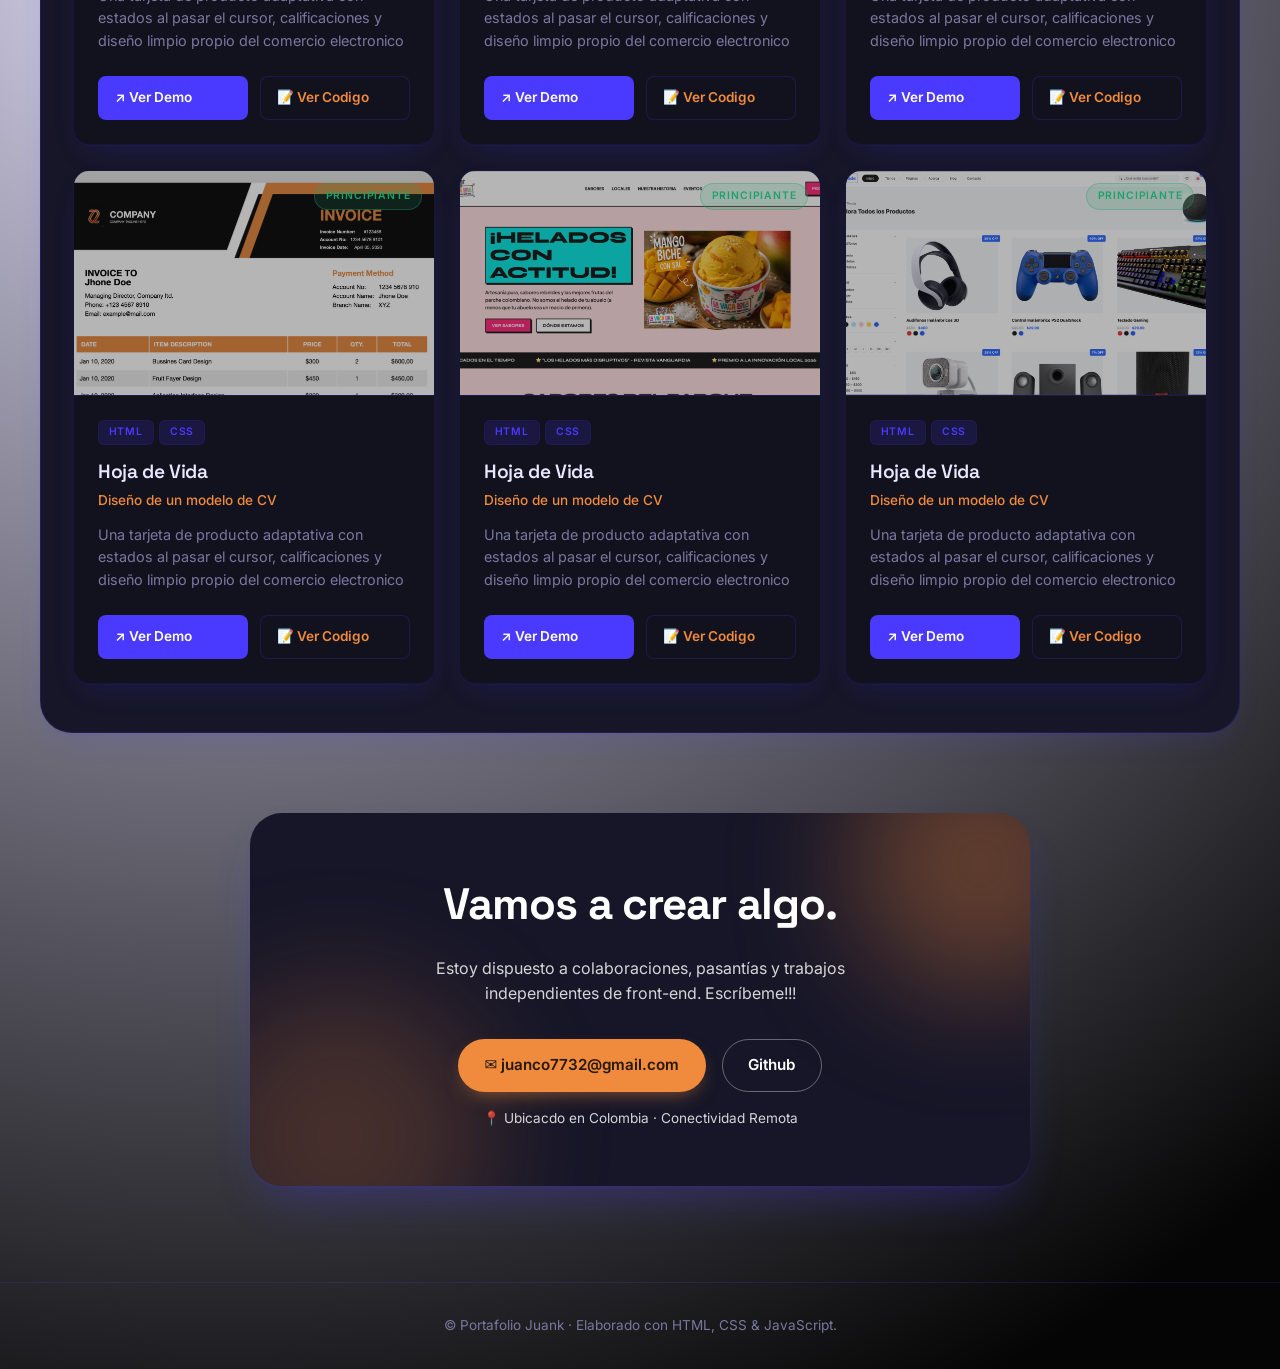
==== commit 53218cc7: "Insercion imagenes y url de los repo" ====
--- a/index.html
+++ b/index.html
@@ -30,7 +30,7 @@
 
     <section class="hero">
         <div class="contenedor hero-in">
-            <span class="insignia-hero">✨ Available for junior developer roles</span>
+            <span class="insignia-hero">✨ Disponible para roles junior</span>
             <h1 class="titulo-hero">Bienvenido al Portafolio de <span class="resaltar">Juank</span></h1>
             <p class="subtitulo-hero">Aqui puedes ver algunos de mis proyectos desarrollados durante la formacion -- Una mezcla de codigo limpio, diseño original y mucha cafeina. 🚀</p>
 
@@ -67,138 +67,120 @@
             <div id="cuadricula-proyectos" class="cuadricula-proyectos">
 
                 <article class="tarjeta-proyecto">
-                    <div class="icono-proyecto">
-                        <span class="etiqueta-nivel nivel-principiante">Principiante</span>
-                        <div class="icono">👨🏻‍💻</div>
-                        <p class="icono-titulo">Vista previa del producto</p>
-                        <p class="icono-subtitulo">[Espacio Captura de Pantalla]</p>
-                    </div>
-                    <div class="cuerpo-proyecto">
-                        <div class="etiqueta-proyecto">
-                            <span class="etiqueta">HTML</span>
-                            <span class="etiqueta">CSS</span>
-                        </div>
-                        <h3 class="titulo-proyecto">Hoja de Vida</h3>
-                        <p class="subtitulo-proyecto">Diseño de un modelo de CV</p>
-                        <p class="descripcion-proyecto">Una tarjeta de producto adaptativa con estados al pasar el cursor, calificaciones y diseño limpio propio del comercio electronico</p>
-                        <div class="accion-tarjeta">
-                            <a href="#" class="btn btn-demo">↗️ Ver Demo</a>
-                            <a href="#" class="btn btn-codigo">📝 Ver Codigo</a>
-                        </div>
-                    </div>
-                </article>
-
-
-                <article class="tarjeta-proyecto">
-                    <div class="icono-proyecto">
-                        <span class="etiqueta-nivel nivel-principiante">Principiante</span>
-                        <div class="icono">🛍️</div>
-                        <p class="icono-titulo">Vista previa del producto</p>
-                        <p class="icono-subtitulo">[Espacio Captura de Pantalla]</p>
-                    </div>
-                    <div class="cuerpo-proyecto">
-                        <div class="etiqueta-proyecto">
-                            <span class="etiqueta">HTML</span>
-                            <span class="etiqueta">CSS</span>
-                        </div>
-                        <h3 class="titulo-proyecto">Tarjeta Presentacion Producto</h3>
-                        <p class="subtitulo-proyecto">Presentacion de un articulo</p>
-                        <p class="descripcion-proyecto">Una tarjeta de producto adaptativa con estados al pasar el cursor, calificaciones y diseño limpio propio del comercio electronico</p>
-                        <div class="accion-tarjeta">
-                            <a href="#" class="btn btn-demo">↗️ Ver Demo</a>
-                            <a href="#" class="btn btn-codigo">📝 Ver Codigo</a>
-                        </div>
-                    </div>
-                </article>
-
-
-                <article class="tarjeta-proyecto">
-                    <div class="icono-proyecto">
-                        <span class="etiqueta-nivel nivel-principiante">Principiante</span>
-                        <div class="icono">🛍️</div>
-                        <p class="icono-titulo">Vista previa del producto</p>
-                        <p class="icono-subtitulo">[Espacio Captura de Pantalla]</p>
-                    </div>
-                    <div class="cuerpo-proyecto">
-                        <div class="etiqueta-proyecto">
-                            <span class="etiqueta">HTML</span>
-                            <span class="etiqueta">CSS</span>
-                        </div>
-                        <h3 class="titulo-proyecto">Replica Pagina</h3>
-                        <p class="subtitulo-proyecto">Presentacion Producto</p>
-                        <p class="descripcion-proyecto">Una tarjeta de producto adaptativa con estados al pasar el cursor, calificaciones y diseño limpio propio del comercio electronico</p>
-                        <div class="accion-tarjeta">
-                            <a href="#" class="btn btn-demo">↗️ Ver Demo</a>
-                            <a href="#" class="btn btn-codigo">📝 Ver Codigo</a>
-                        </div>
-                    </div>
-                </article>
-
-
-                <article class="tarjeta-proyecto">
-                    <div class="icono-proyecto">
-                        <span class="etiqueta-nivel nivel-principiante">Principiante</span>
-                        <div class="icono">🛍️</div>
-                        <p class="icono-titulo">Vista previa del producto</p>
-                        <p class="icono-subtitulo">[Espacio Captura de Pantalla]</p>
-                    </div>
-                    <div class="cuerpo-proyecto">
-                        <div class="etiqueta-proyecto">
-                            <span class="etiqueta">HTML</span>
-                            <span class="etiqueta">CSS</span>
-                        </div>
-                        <h3 class="titulo-proyecto">Factura #3</h3>
-                        <p class="subtitulo-proyecto">Replica de una factura comercial</p>
-                        <p class="descripcion-proyecto">Una tarjeta de producto adaptativa con estados al pasar el cursor, calificaciones y diseño limpio propio del comercio electronico</p>
-                        <div class="accion-tarjeta">
-                            <a href="#" class="btn btn-demo">↗️ Ver Demo</a>
-                            <a href="#" class="btn btn-codigo">📝 Ver Codigo</a>
-                        </div>
-                    </div>
-                </article>
-
-
-                <article class="tarjeta-proyecto">
-                    <div class="icono-proyecto">
-                        <span class="etiqueta-nivel nivel-principiante">Principiante</span>
-                        <div class="icono">🛍️</div>
-                        <p class="icono-titulo">Vista previa del producto</p>
-                        <p class="icono-subtitulo">[Espacio Captura de Pantalla]</p>
-                    </div>
-                    <div class="cuerpo-proyecto">
-                        <div class="etiqueta-proyecto">
-                            <span class="etiqueta">HTML</span>
-                            <span class="etiqueta">CSS</span>
-                        </div>
-                        <h3 class="titulo-proyecto">Heladeria La Vaca Lola</h3>
-                        <p class="subtitulo-proyecto">Creacion de una webpage para una heladeria</p>
-                        <p class="descripcion-proyecto">Una tarjeta de producto adaptativa con estados al pasar el cursor, calificaciones y diseño limpio propio del comercio electronico</p>
-                        <div class="accion-tarjeta">
-                            <a href="#" class="btn btn-demo">↗️ Ver Demo</a>
-                            <a href="#" class="btn btn-codigo">📝 Ver Codigo</a>
-                        </div>
-                    </div>
-                </article>
-
-
-                <article class="tarjeta-proyecto">
-                    <div class="icono-proyecto">
-                        <span class="etiqueta-nivel nivel-principiante">Principiante</span>
-                        <div class="icono">🛍️</div>
-                        <p class="icono-titulo">Vista previa del producto</p>
-                        <p class="icono-subtitulo">[Espacio Captura de Pantalla]</p>
-                    </div>
-                    <div class="cuerpo-proyecto">
-                        <div class="etiqueta-proyecto">
-                            <span class="etiqueta">HTML</span>
-                            <span class="etiqueta">CSS</span>
-                        </div>
-                        <h3 class="titulo-proyecto">Tienda de accesorios</h3>
-                        <p class="subtitulo-proyecto">Replica de una pagina de una tienda de accesorios electronicos</p>
-                        <p class="descripcion-proyecto">Una tarjeta de producto adaptativa con estados al pasar el cursor, calificaciones y diseño limpio propio del comercio electronico</p>
-                        <div class="accion-tarjeta">
-                            <a href="#" class="btn btn-demo">↗️ Ver Demo</a>
-                            <a href="#" class="btn btn-codigo">📝 Ver Codigo</a>
+                    <div class="icono-proyecto" style="background-image: url(Imagenes/Hoja_de_Vida.png);">
+                        <span class="etiqueta-nivel nivel-principiante">Principiante</span>
+                    </div>
+                    <div class="cuerpo-proyecto">
+                        <div class="etiqueta-proyecto">
+                            <span class="etiqueta">HTML</span>
+                            <span class="etiqueta">CSS</span>
+                        </div>
+                        <h3 class="titulo-proyecto">Hoja de Vida</h3>
+                        <p class="subtitulo-proyecto">Diseño de un modelo de CV</p>
+                        <p class="descripcion-proyecto">Una tarjeta de producto adaptativa con estados al pasar el cursor, calificaciones y diseño limpio propio del comercio electronico</p>
+                        <div class="accion-tarjeta">
+                            <a href="./hoja_de_vida/index.html" class="btn btn-demo">↗️ Ver Demo</a>
+                            <a href="https://github.com/Juank211/Portafolio_JuanK/tree/main/hoja_de_vida" class="btn btn-codigo">📝 Ver Codigo</a>
+                        </div>
+                    </div>
+                </article>
+
+
+                <article class="tarjeta-proyecto">
+                    <div class="icono-proyecto" style="background-image: url(Imagenes/Tarjeta_Producto.png);">
+                        <span class="etiqueta-nivel nivel-principiante">Principiante</span>
+                    </div>
+                    <div class="cuerpo-proyecto">
+                        <div class="etiqueta-proyecto">
+                            <span class="etiqueta">HTML</span>
+                            <span class="etiqueta">CSS</span>
+                        </div>
+                        <h3 class="titulo-proyecto">Hoja de Vida</h3>
+                        <p class="subtitulo-proyecto">Diseño de un modelo de CV</p>
+                        <p class="descripcion-proyecto">Una tarjeta de producto adaptativa con estados al pasar el cursor, calificaciones y diseño limpio propio del comercio electronico</p>
+                        <div class="accion-tarjeta">
+                            <a href="./TarjetaPresentacion/index.html" class="btn btn-demo">↗️ Ver Demo</a>
+                            <a href="https://github.com/Juank211/Portafolio_JuanK/tree/main/TarjetaPresentacion" class="btn btn-codigo">📝 Ver Codigo</a>
+                        </div>
+                    </div>
+                </article>
+
+
+                <article class="tarjeta-proyecto">
+                    <div class="icono-proyecto" style="background-image: url(Imagenes/Replica_Pagina.png);">
+                        <span class="etiqueta-nivel nivel-principiante">Principiante</span>
+                    </div>
+                    <div class="cuerpo-proyecto">
+                        <div class="etiqueta-proyecto">
+                            <span class="etiqueta">HTML</span>
+                            <span class="etiqueta">CSS</span>
+                        </div>
+                        <h3 class="titulo-proyecto">Hoja de Vida</h3>
+                        <p class="subtitulo-proyecto">Diseño de un modelo de CV</p>
+                        <p class="descripcion-proyecto">Una tarjeta de producto adaptativa con estados al pasar el cursor, calificaciones y diseño limpio propio del comercio electronico</p>
+                        <div class="accion-tarjeta">
+                            <a href="./ReplicaPagina/index.html" class="btn btn-demo">↗️ Ver Demo</a>
+                            <a href="https://github.com/Juank211/Portafolio_JuanK/tree/main/ReplicaPagina" class="btn btn-codigo">📝 Ver Codigo</a>
+                        </div>
+                    </div>
+                </article>
+
+
+                <article class="tarjeta-proyecto">
+                    <div class="icono-proyecto" style="background-image: url(Imagenes/Factura_3.png);">
+                        <span class="etiqueta-nivel nivel-principiante">Principiante</span>
+                    </div>
+                    <div class="cuerpo-proyecto">
+                        <div class="etiqueta-proyecto">
+                            <span class="etiqueta">HTML</span>
+                            <span class="etiqueta">CSS</span>
+                        </div>
+                        <h3 class="titulo-proyecto">Hoja de Vida</h3>
+                        <p class="subtitulo-proyecto">Diseño de un modelo de CV</p>
+                        <p class="descripcion-proyecto">Una tarjeta de producto adaptativa con estados al pasar el cursor, calificaciones y diseño limpio propio del comercio electronico</p>
+                        <div class="accion-tarjeta">
+                            <a href="./Factura/index.html" class="btn btn-demo">↗️ Ver Demo</a>
+                            <a href="https://github.com/Juank211/Portafolio_JuanK/tree/main/Factura" class="btn btn-codigo">📝 Ver Codigo</a>
+                        </div>
+                    </div>
+                </article>
+
+
+                <article class="tarjeta-proyecto">
+                    <div class="icono-proyecto" style="background-image: url(Imagenes/heladeria.png);">
+                        <span class="etiqueta-nivel nivel-principiante">Principiante</span>
+                    </div>
+                    <div class="cuerpo-proyecto">
+                        <div class="etiqueta-proyecto">
+                            <span class="etiqueta">HTML</span>
+                            <span class="etiqueta">CSS</span>
+                        </div>
+                        <h3 class="titulo-proyecto">Hoja de Vida</h3>
+                        <p class="subtitulo-proyecto">Diseño de un modelo de CV</p>
+                        <p class="descripcion-proyecto">Una tarjeta de producto adaptativa con estados al pasar el cursor, calificaciones y diseño limpio propio del comercio electronico</p>
+                        <div class="accion-tarjeta">
+                            <a href="./Heladeria-La-Vaca-Lola-/index.html" class="btn btn-demo">↗️ Ver Demo</a>
+                            <a href="https://github.com/Juank211/Portafolio_JuanK/tree/main/Heladeria-La-Vaca-Lola-" class="btn btn-codigo">📝 Ver Codigo</a>
+                        </div>
+                    </div>
+                </article>
+
+
+                <article class="tarjeta-proyecto">
+                    <div class="icono-proyecto" style="background-image: url(Imagenes/tiendaAccesorios.png);">
+                        <span class="etiqueta-nivel nivel-principiante">Principiante</span>
+                    </div>
+                    <div class="cuerpo-proyecto">
+                        <div class="etiqueta-proyecto">
+                            <span class="etiqueta">HTML</span>
+                            <span class="etiqueta">CSS</span>
+                        </div>
+                        <h3 class="titulo-proyecto">Hoja de Vida</h3>
+                        <p class="subtitulo-proyecto">Diseño de un modelo de CV</p>
+                        <p class="descripcion-proyecto">Una tarjeta de producto adaptativa con estados al pasar el cursor, calificaciones y diseño limpio propio del comercio electronico</p>
+                        <div class="accion-tarjeta">
+                            <a href="./Tienda_Accesorios/index.html" class="btn btn-demo">↗️ Ver Demo</a>
+                            <a href="https://github.com/Juank211/Portafolio_JuanK/tree/main/Tienda_Accesorios" class="btn btn-codigo">📝 Ver Codigo</a>
                         </div>
                     </div>
                 </article>
--- a/estilos.css
+++ b/estilos.css
@@ -383,15 +383,32 @@
 .icono-proyecto {
     position: relative;
     aspect-ratio: 16 / 10;
-    background: linear-gradient(135deg, #eef1fa, #dfe4f4);
+    background-size: cover;
+    background-position: center;
+    background-repeat: no-repeat;
     border-bottom: 1px solid var(--color-border);
     display: flex;
-    flex-direction: column;
     align-items: center;
     justify-content: center;
-    gap: 0.75rem;
-    text-align: center;
     padding: 1.5rem;
+    overflow: hidden;
+}
+
+.icono-proyecto::before {
+    content: '';
+    position: absolute;
+    top: 0;
+    left: 0;
+    right: 0;
+    bottom: 0;
+    background: rgba(10, 10, 15, 0.3);
+    z-index: 0;
+    transition: background 0.3ease;
+}
+
+.icono-proyecto > * {
+    position: relative;
+    z-index: 1;
 }
 
 .icono {
@@ -432,6 +449,7 @@
     font-weight: 600;
     text-transform: uppercase;
     letter-spacing: 0.08em;
+    z-index: 2;
 }
 
 .nivel-principiante {
@@ -542,7 +560,7 @@
     margin: 0 auto;
     padding: 3.5rem 2rem;
     border-radius: 2rem;
-    background: var(--color-primary);
+    background: var(--color-panel);
     color: #fff;
     text-align: center;
     box-shadow: var(--shadow-lift);
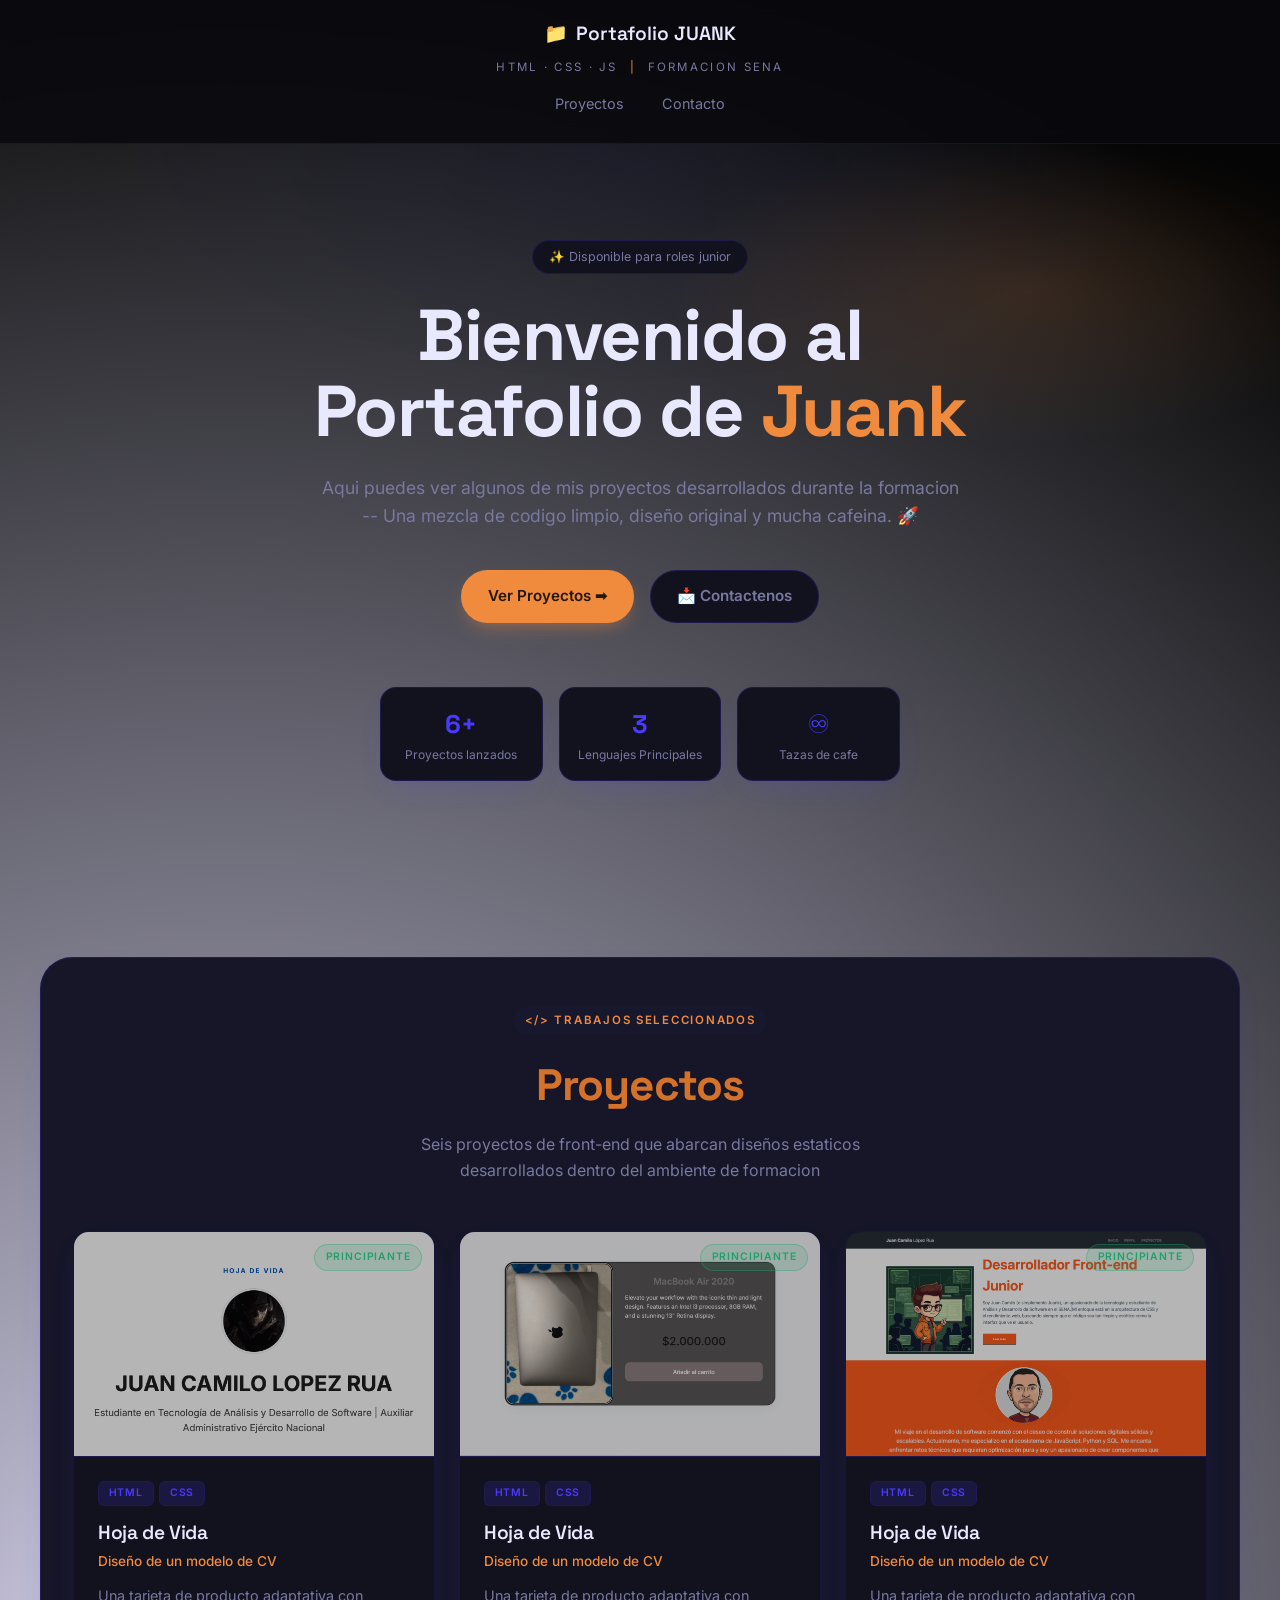
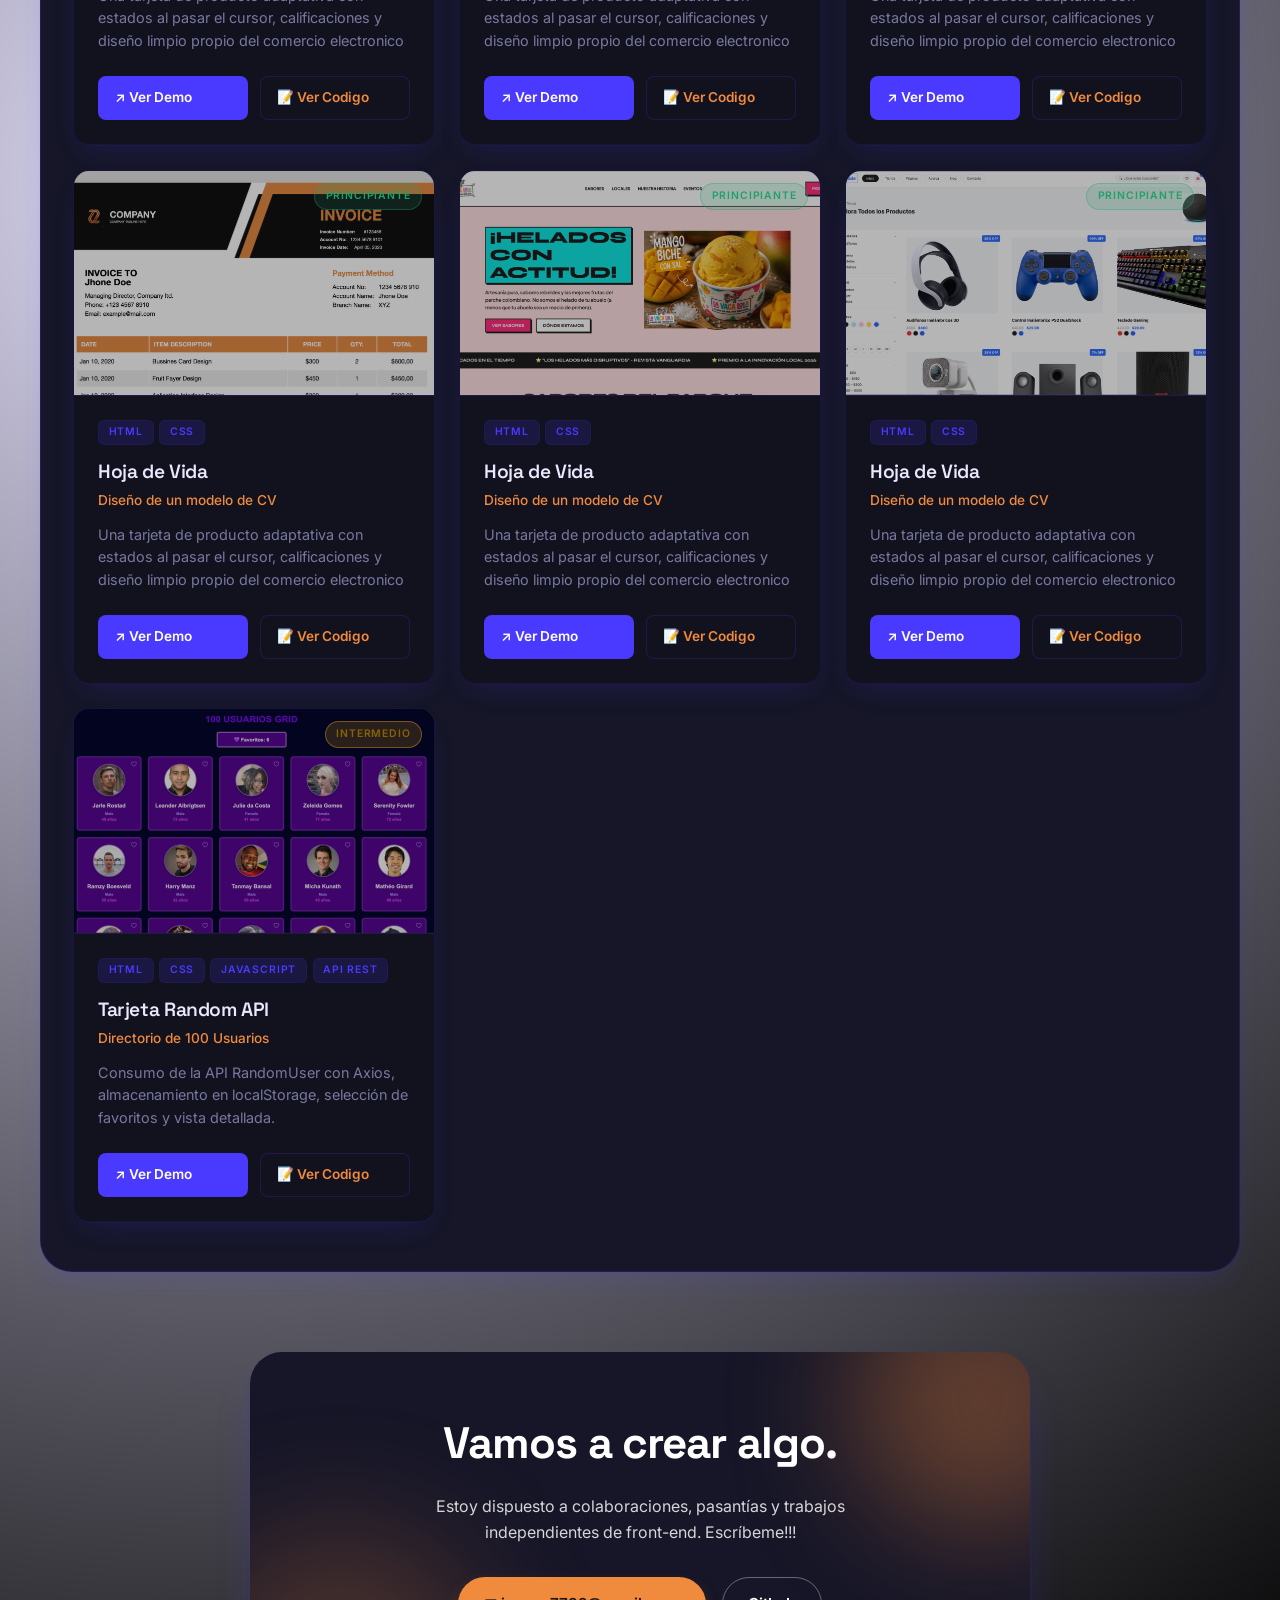
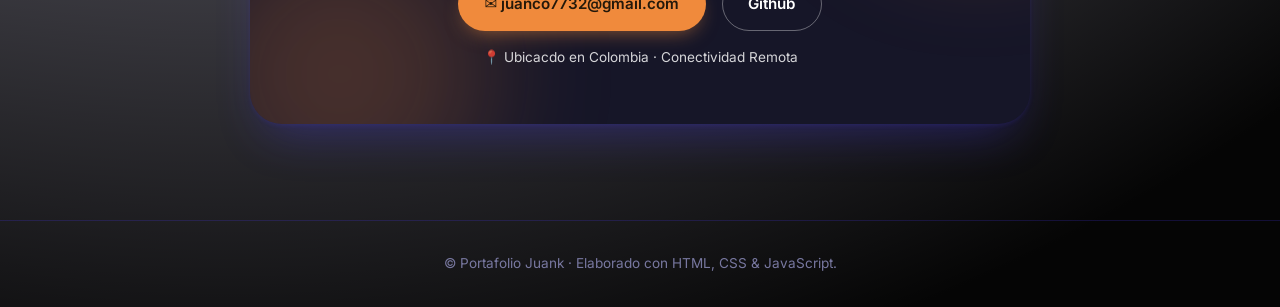
==== commit 72d1e33b: "ntegracion correcta de proyecto Tarjeta Random al portafolio" ====
--- a/index.html
+++ b/index.html
@@ -185,6 +185,27 @@
                     </div>
                 </article>
 
+                <article class="tarjeta-proyecto">
+                    <div class="icono-proyecto" style="background-image: url(Imagenes/randomUser.png);">
+                        <span class="etiqueta-nivel nivel-intermedio">Intermedio</span>
+                    </div>
+                    <div class="cuerpo-proyecto">
+                        <div class="etiqueta-proyecto">
+                            <span class="etiqueta">HTML</span>
+                            <span class="etiqueta">CSS</span>
+                            <span class="etiqueta">JavaScript</span>
+                            <span class="etiqueta">API Rest</span>
+                        </div>
+                        <h3 class="titulo-proyecto">Tarjeta Random API</h3>
+                        <p class="subtitulo-proyecto">Directorio de 100 Usuarios</p>
+                        <p class="descripcion-proyecto">Consumo de la API RandomUser con Axios, almacenamiento en localStorage, selección de favoritos y vista detallada.</p>
+                        <div class="accion-tarjeta">
+                            <a href="https://juank211.github.io/Random_User/" class="btn btn-demo">↗️ Ver Demo</a>
+                            <a href="https://github.com/Juank211/Portafolio_JuanK/tree/main/Random_User" class="btn btn-codigo">📝 Ver Codigo</a>
+                        </div>
+                    </div>
+                </article>
+
             </div>
         </div>
     </section>
